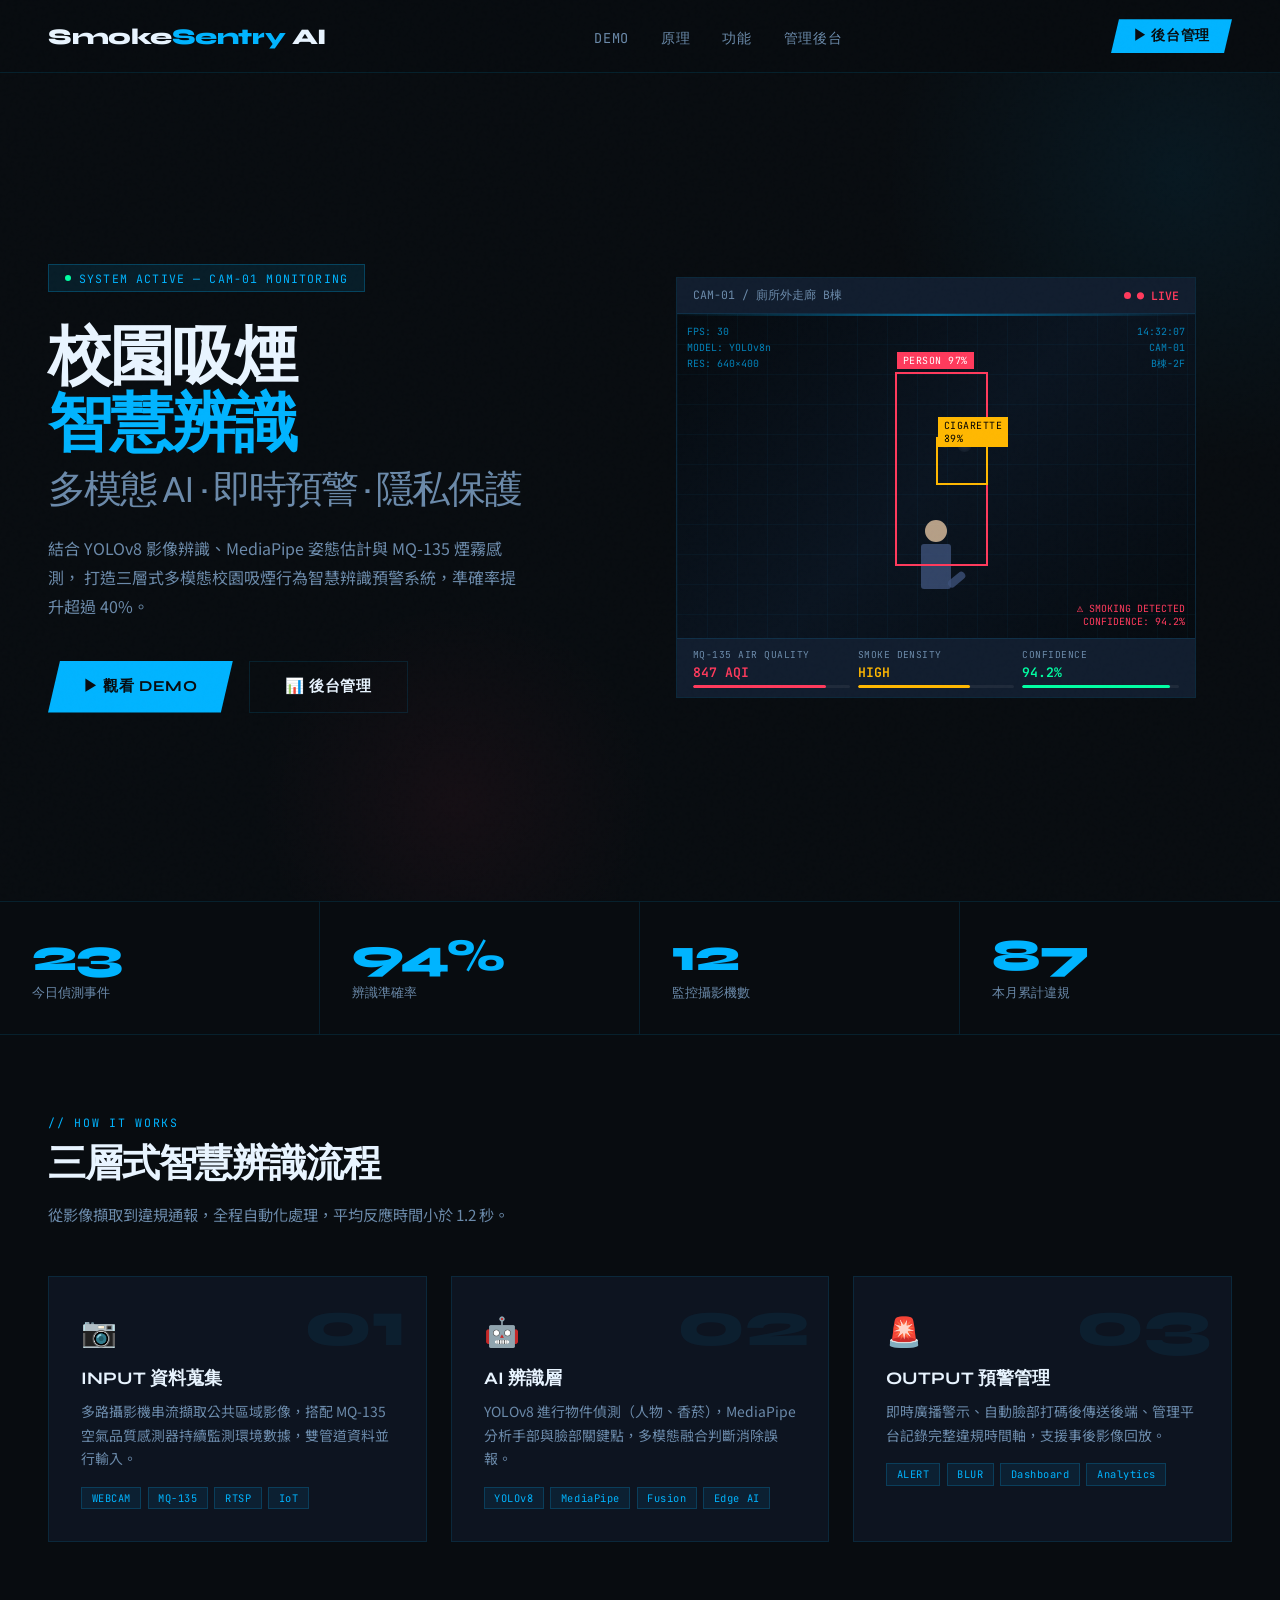
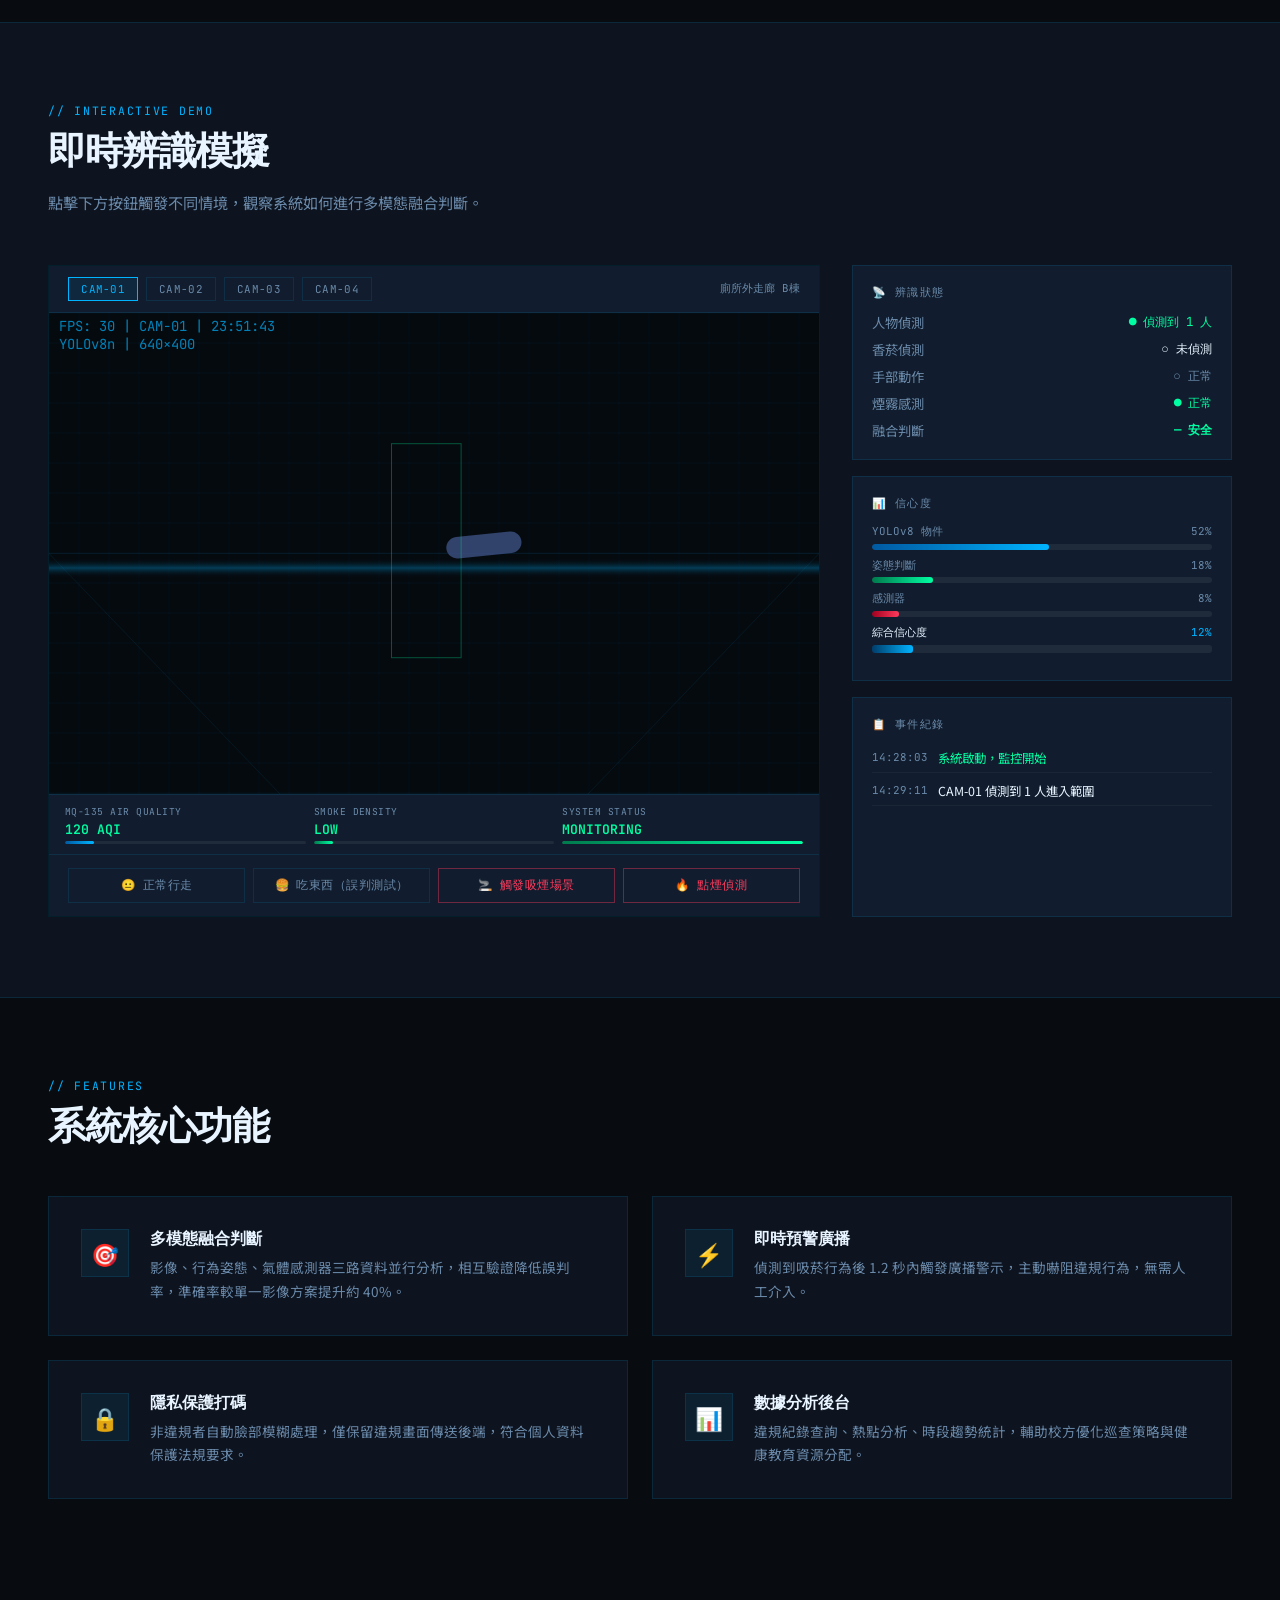
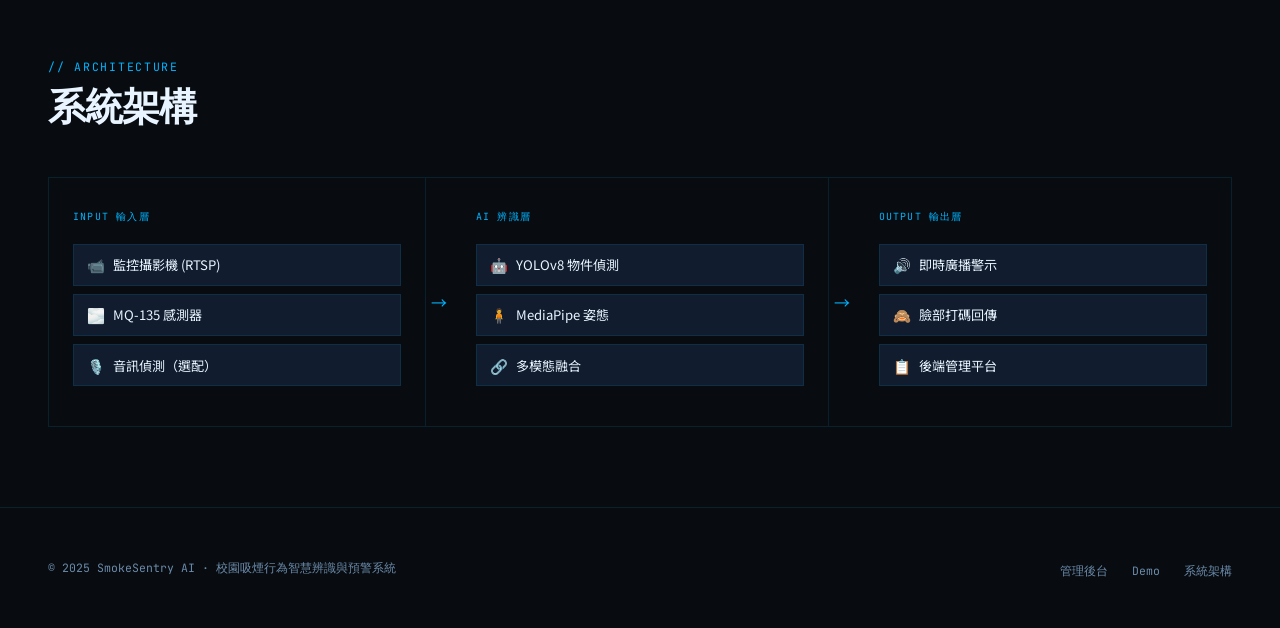
==== index.html @ ec3d8330 "Rename index (1).html to index.html" ====
<!DOCTYPE html>
<html lang="zh-TW">
<head>
<meta charset="UTF-8">
<meta name="viewport" content="width=device-width, initial-scale=1.0">
<title>SmokeSentry AI — 校園吸煙智慧辨識系統</title>
<link rel="preconnect" href="https://fonts.googleapis.com">
<link rel="preconnect" href="https://fonts.gstatic.com" crossorigin>
<link href="https://fonts.googleapis.com/css2?family=Syne:wght@400;600;700;800&family=Noto+Sans+TC:wght@300;400;500;700&family=JetBrains+Mono:wght@400;600&display=swap" rel="stylesheet">
<style>
  :root {
    --bg: #080c10;
    --surface: #0d1420;
    --surface2: #111d2e;
    --border: rgba(0,180,255,0.12);
    --accent: #00b4ff;
    --accent2: #ff3a5c;
    --accent3: #00ffa3;
    --text: #e8f4ff;
    --text-muted: #6b8aaa;
    --font-display: 'Syne', sans-serif;
    --font-body: 'Noto Sans TC', sans-serif;
    --font-mono: 'JetBrains Mono', monospace;
    --safe: #00ffa3;
    --warn: #ffb800;
    --danger: #ff3a5c;
  }

  * { margin: 0; padding: 0; box-sizing: border-box; }

  body {
    background: var(--bg);
    color: var(--text);
    font-family: var(--font-body);
    overflow-x: hidden;
  }

  /* NOISE TEXTURE OVERLAY */
  body::before {
    content: '';
    position: fixed;
    inset: 0;
    background-image: url("data:image/svg+xml,%3Csvg viewBox='0 0 256 256' xmlns='http://www.w3.org/2000/svg'%3E%3Cfilter id='noise'%3E%3CfeTurbulence type='fractalNoise' baseFrequency='0.9' numOctaves='4' stitchTiles='stitch'/%3E%3C/filter%3E%3Crect width='100%25' height='100%25' filter='url(%23noise)' opacity='0.04'/%3E%3C/svg%3E");
    pointer-events: none;
    z-index: 999;
    opacity: 0.4;
  }

  /* NAV */
  nav {
    display: flex;
    align-items: center;
    justify-content: space-between;
    padding: 1.2rem 3rem;
    border-bottom: 1px solid var(--border);
    position: sticky;
    top: 0;
    background: rgba(8,12,16,0.85);
    backdrop-filter: blur(20px);
    z-index: 100;
  }

  .logo {
    font-family: var(--font-display);
    font-size: 1.4rem;
    font-weight: 800;
    letter-spacing: -0.02em;
    color: var(--text);
  }
  .logo span { color: var(--accent); }

  .nav-links { display: flex; gap: 2rem; list-style: none; }
  .nav-links a {
    font-size: 0.85rem;
    color: var(--text-muted);
    text-decoration: none;
    font-family: var(--font-mono);
    letter-spacing: 0.05em;
    transition: color 0.2s;
  }
  .nav-links a:hover { color: var(--accent); }

  .btn-nav {
    background: var(--accent);
    color: var(--bg);
    border: none;
    padding: 0.5rem 1.4rem;
    font-family: var(--font-display);
    font-weight: 700;
    font-size: 0.85rem;
    cursor: pointer;
    letter-spacing: 0.04em;
    transition: all 0.2s;
    clip-path: polygon(8px 0%, 100% 0%, calc(100% - 8px) 100%, 0% 100%);
  }
  .btn-nav:hover { background: #33c4ff; transform: translateY(-1px); }

  /* HERO */
  .hero {
    min-height: 92vh;
    display: grid;
    grid-template-columns: 1fr 1fr;
    gap: 0;
    align-items: center;
    padding: 4rem 3rem;
    position: relative;
    overflow: hidden;
  }

  .hero::before {
    content: '';
    position: absolute;
    top: -200px; right: -200px;
    width: 600px; height: 600px;
    background: radial-gradient(circle, rgba(0,180,255,0.07) 0%, transparent 70%);
    pointer-events: none;
  }
  .hero::after {
    content: '';
    position: absolute;
    bottom: -100px; left: 20%;
    width: 400px; height: 400px;
    background: radial-gradient(circle, rgba(255,58,92,0.05) 0%, transparent 70%);
    pointer-events: none;
  }

  .hero-text { position: relative; z-index: 2; }

  .hero-badge {
    display: inline-flex;
    align-items: center;
    gap: 0.5rem;
    background: rgba(0,180,255,0.1);
    border: 1px solid rgba(0,180,255,0.25);
    padding: 0.35rem 1rem;
    font-family: var(--font-mono);
    font-size: 0.72rem;
    color: var(--accent);
    letter-spacing: 0.1em;
    margin-bottom: 2rem;
  }
  .badge-dot {
    width: 6px; height: 6px;
    background: var(--accent3);
    border-radius: 50%;
    animation: pulse 2s infinite;
  }

  @keyframes pulse {
    0%, 100% { opacity: 1; transform: scale(1); }
    50% { opacity: 0.4; transform: scale(0.8); }
  }

  h1 {
    font-family: var(--font-display);
    font-size: clamp(2.8rem, 5vw, 4.5rem);
    font-weight: 800;
    line-height: 1.05;
    letter-spacing: -0.03em;
    margin-bottom: 1.5rem;
  }
  h1 .line2 { color: var(--accent); }
  h1 .line3 { color: var(--text-muted); font-weight: 400; font-size: 0.6em; display: block; margin-top: 0.3em; }

  .hero-desc {
    color: var(--text-muted);
    line-height: 1.8;
    font-size: 1rem;
    max-width: 480px;
    margin-bottom: 2.5rem;
  }

  .hero-cta { display: flex; gap: 1rem; flex-wrap: wrap; }

  .btn-primary {
    background: var(--accent);
    color: var(--bg);
    border: none;
    padding: 0.9rem 2.2rem;
    font-family: var(--font-display);
    font-weight: 700;
    font-size: 0.95rem;
    cursor: pointer;
    letter-spacing: 0.04em;
    transition: all 0.25s;
    clip-path: polygon(12px 0%, 100% 0%, calc(100% - 12px) 100%, 0% 100%);
    text-decoration: none;
    display: inline-flex;
    align-items: center;
    gap: 0.5rem;
  }
  .btn-primary:hover { background: #33c4ff; transform: translateY(-2px); box-shadow: 0 8px 30px rgba(0,180,255,0.3); }

  .btn-secondary {
    background: transparent;
    color: var(--text);
    border: 1px solid var(--border);
    padding: 0.9rem 2.2rem;
    font-family: var(--font-display);
    font-weight: 600;
    font-size: 0.95rem;
    cursor: pointer;
    letter-spacing: 0.04em;
    transition: all 0.25s;
    text-decoration: none;
    display: inline-flex;
    align-items: center;
    gap: 0.5rem;
  }
  .btn-secondary:hover { border-color: var(--accent); color: var(--accent); }

  /* HERO VISUAL */
  .hero-visual {
    position: relative;
    display: flex;
    justify-content: center;
    align-items: center;
    z-index: 2;
  }

  .camera-frame {
    width: 100%;
    max-width: 520px;
    background: var(--surface);
    border: 1px solid var(--border);
    position: relative;
    overflow: hidden;
  }

  .cam-header {
    display: flex;
    align-items: center;
    justify-content: space-between;
    padding: 0.6rem 1rem;
    background: var(--surface2);
    border-bottom: 1px solid var(--border);
    font-family: var(--font-mono);
    font-size: 0.72rem;
    color: var(--text-muted);
  }

  .cam-live {
    display: flex;
    align-items: center;
    gap: 0.4rem;
    color: var(--danger);
    font-weight: 600;
  }
  .cam-live::before {
    content: '';
    width: 7px; height: 7px;
    background: var(--danger);
    border-radius: 50%;
    animation: pulse 1.5s infinite;
  }

  .cam-view {
    width: 100%;
    aspect-ratio: 16/10;
    background: #050a0f;
    position: relative;
    overflow: hidden;
  }

  /* SIMULATED SCENE */
  .scene-bg {
    position: absolute;
    inset: 0;
    background:
      linear-gradient(135deg, #050a0f 0%, #0a1420 50%, #050a0f 100%);
  }

  .grid-lines {
    position: absolute;
    inset: 0;
    background-image:
      linear-gradient(rgba(0,180,255,0.04) 1px, transparent 1px),
      linear-gradient(90deg, rgba(0,180,255,0.04) 1px, transparent 1px);
    background-size: 30px 30px;
  }

  /* Person silhouette */
  .person {
    position: absolute;
    bottom: 15%;
    left: 50%;
    transform: translateX(-50%);
    width: 60px;
  }

  .person-body {
    display: flex;
    flex-direction: column;
    align-items: center;
    gap: 2px;
  }

  .p-head {
    width: 22px; height: 22px;
    background: rgba(255,220,180,0.7);
    border-radius: 50%;
  }
  .p-torso {
    width: 30px; height: 45px;
    background: rgba(60,80,120,0.8);
    border-radius: 3px;
  }
  .p-arm {
    position: absolute;
    top: 38px; right: -18px;
    width: 20px; height: 8px;
    background: rgba(60,80,120,0.8);
    border-radius: 4px;
    transform-origin: left center;
    transform: rotate(-40deg);
    animation: armMove 3s ease-in-out infinite;
  }
  @keyframes armMove {
    0%, 100% { transform: rotate(-40deg); }
    50% { transform: rotate(-70deg); }
  }

  /* Detection box */
  .detect-box {
    position: absolute;
    border: 2px solid var(--danger);
    animation: detectPulse 2s ease-in-out infinite;
  }
  @keyframes detectPulse {
    0%, 100% { border-color: var(--danger); box-shadow: 0 0 10px rgba(255,58,92,0.3); }
    50% { border-color: #ff6b85; box-shadow: 0 0 20px rgba(255,58,92,0.5); }
  }

  .detect-label {
    position: absolute;
    top: -22px; left: 0;
    background: var(--danger);
    color: white;
    font-family: var(--font-mono);
    font-size: 0.62rem;
    padding: 2px 6px;
    letter-spacing: 0.05em;
  }

  .detect-corner {
    position: absolute;
    width: 10px; height: 10px;
    border-color: var(--danger);
    border-style: solid;
  }
  .dc-tl { top: -2px; left: -2px; border-width: 2px 0 0 2px; }
  .dc-tr { top: -2px; right: -2px; border-width: 2px 2px 0 0; }
  .dc-bl { bottom: -2px; left: -2px; border-width: 0 0 2px 2px; }
  .dc-br { bottom: -2px; right: -2px; border-width: 0 2px 2px 0; }

  /* Smoke effect */
  .smoke-particle {
    position: absolute;
    border-radius: 50%;
    background: radial-gradient(circle, rgba(200,220,255,0.15), transparent);
    animation: smokeRise linear infinite;
    pointer-events: none;
  }
  @keyframes smokeRise {
    0% { transform: translateY(0) scale(1); opacity: 0.6; }
    100% { transform: translateY(-80px) scale(3); opacity: 0; }
  }

  /* Scan line */
  .scan-line {
    position: absolute;
    left: 0; right: 0;
    height: 2px;
    background: linear-gradient(90deg, transparent, rgba(0,180,255,0.5), transparent);
    animation: scanMove 4s linear infinite;
  }
  @keyframes scanMove {
    0% { top: 0; }
    100% { top: 100%; }
  }

  /* HUD overlays */
  .hud-tl {
    position: absolute;
    top: 10px; left: 10px;
    font-family: var(--font-mono);
    font-size: 0.62rem;
    color: rgba(0,180,255,0.7);
    line-height: 1.6;
  }
  .hud-tr {
    position: absolute;
    top: 10px; right: 10px;
    font-family: var(--font-mono);
    font-size: 0.62rem;
    color: rgba(0,180,255,0.7);
    text-align: right;
    line-height: 1.6;
  }
  .hud-br {
    position: absolute;
    bottom: 10px; right: 10px;
    font-family: var(--font-mono);
    font-size: 0.62rem;
    color: var(--danger);
    text-align: right;
    animation: alertBlink 1s step-end infinite;
  }
  @keyframes alertBlink {
    0%, 100% { opacity: 1; }
    50% { opacity: 0.3; }
  }

  /* Sensor bar */
  .sensor-bar {
    padding: 0.6rem 1rem;
    background: var(--surface2);
    border-top: 1px solid var(--border);
    display: grid;
    grid-template-columns: repeat(3, 1fr);
    gap: 0.5rem;
  }
  .sensor-item {
    display: flex;
    flex-direction: column;
    gap: 0.2rem;
  }
  .sensor-label {
    font-family: var(--font-mono);
    font-size: 0.6rem;
    color: var(--text-muted);
    letter-spacing: 0.05em;
  }
  .sensor-value {
    font-family: var(--font-mono);
    font-size: 0.82rem;
    font-weight: 600;
  }
  .sv-danger { color: var(--danger); }
  .sv-warn { color: var(--warn); }
  .sv-safe { color: var(--safe); }

  .sensor-bar-track {
    height: 3px;
    background: rgba(255,255,255,0.06);
    border-radius: 2px;
    overflow: hidden;
  }
  .sensor-bar-fill {
    height: 100%;
    border-radius: 2px;
    transition: width 1s ease;
  }

  /* STATS STRIP */
  .stats-strip {
    display: grid;
    grid-template-columns: repeat(4, 1fr);
    border-top: 1px solid var(--border);
    border-bottom: 1px solid var(--border);
  }
  .stat-cell {
    padding: 2rem 2rem;
    border-right: 1px solid var(--border);
    position: relative;
  }
  .stat-cell:last-child { border-right: none; }
  .stat-number {
    font-family: var(--font-display);
    font-size: 2.8rem;
    font-weight: 800;
    letter-spacing: -0.03em;
    color: var(--accent);
    line-height: 1;
  }
  .stat-label {
    font-size: 0.8rem;
    color: var(--text-muted);
    margin-top: 0.3rem;
    font-family: var(--font-mono);
  }

  /* SECTION */
  section { padding: 5rem 3rem; }

  .section-tag {
    font-family: var(--font-mono);
    font-size: 0.72rem;
    color: var(--accent);
    letter-spacing: 0.15em;
    text-transform: uppercase;
    margin-bottom: 0.8rem;
  }
  .section-title {
    font-family: var(--font-display);
    font-size: clamp(1.8rem, 3vw, 2.8rem);
    font-weight: 800;
    letter-spacing: -0.03em;
    margin-bottom: 1rem;
    line-height: 1.1;
  }
  .section-desc {
    color: var(--text-muted);
    max-width: 540px;
    line-height: 1.8;
    font-size: 0.95rem;
  }

  /* HOW IT WORKS */
  .flow-grid {
    display: grid;
    grid-template-columns: repeat(3, 1fr);
    gap: 1.5rem;
    margin-top: 3rem;
  }

  .flow-card {
    background: var(--surface);
    border: 1px solid var(--border);
    padding: 2rem;
    position: relative;
    transition: border-color 0.3s;
  }
  .flow-card:hover { border-color: rgba(0,180,255,0.35); }

  .flow-num {
    font-family: var(--font-display);
    font-size: 4rem;
    font-weight: 800;
    color: rgba(0,180,255,0.07);
    line-height: 1;
    position: absolute;
    top: 1rem; right: 1.2rem;
  }

  .flow-icon {
    font-size: 1.8rem;
    margin-bottom: 1rem;
  }

  .flow-title {
    font-family: var(--font-display);
    font-size: 1.1rem;
    font-weight: 700;
    margin-bottom: 0.6rem;
  }
  .flow-desc {
    color: var(--text-muted);
    font-size: 0.87rem;
    line-height: 1.7;
  }

  .flow-tags {
    display: flex;
    gap: 0.4rem;
    flex-wrap: wrap;
    margin-top: 1rem;
  }
  .tag {
    font-family: var(--font-mono);
    font-size: 0.65rem;
    padding: 0.2rem 0.6rem;
    background: rgba(0,180,255,0.08);
    border: 1px solid rgba(0,180,255,0.2);
    color: var(--accent);
    letter-spacing: 0.05em;
  }

  /* DEMO SECTION */
  #demo {
    background: var(--surface);
    border-top: 1px solid var(--border);
    border-bottom: 1px solid var(--border);
  }

  .demo-layout {
    display: grid;
    grid-template-columns: 1fr 380px;
    gap: 2rem;
    margin-top: 3rem;
  }

  .demo-camera-wrapper {
    background: #050a0f;
    border: 1px solid var(--border);
    position: relative;
    overflow: hidden;
  }

  .demo-cam-header {
    display: flex;
    align-items: center;
    justify-content: space-between;
    padding: 0.7rem 1.2rem;
    background: var(--surface2);
    border-bottom: 1px solid var(--border);
  }

  .cam-selector {
    display: flex;
    gap: 0.5rem;
  }
  .cam-btn {
    padding: 0.25rem 0.75rem;
    font-family: var(--font-mono);
    font-size: 0.68rem;
    border: 1px solid var(--border);
    background: transparent;
    color: var(--text-muted);
    cursor: pointer;
    transition: all 0.2s;
    letter-spacing: 0.03em;
  }
  .cam-btn.active {
    border-color: var(--accent);
    color: var(--accent);
    background: rgba(0,180,255,0.07);
  }
  .cam-btn:hover { border-color: var(--accent); color: var(--accent); }

  .demo-view {
    position: relative;
    background: #050a0f;
    aspect-ratio: 16/10;
    overflow: hidden;
    cursor: pointer;
  }

  .demo-view canvas {
    position: absolute;
    inset: 0;
    width: 100%;
    height: 100%;
  }

  .demo-overlay {
    position: absolute;
    inset: 0;
    pointer-events: none;
  }

  /* Alert popup */
  .alert-popup {
    position: absolute;
    top: 1rem; left: 50%;
    transform: translateX(-50%);
    background: rgba(255,58,92,0.15);
    border: 1px solid var(--danger);
    padding: 0.6rem 1.4rem;
    font-family: var(--font-mono);
    font-size: 0.75rem;
    color: var(--danger);
    letter-spacing: 0.05em;
    text-align: center;
    white-space: nowrap;
    opacity: 0;
    transition: opacity 0.5s;
    backdrop-filter: blur(10px);
  }
  .alert-popup.show { opacity: 1; }

  /* Panel */
  .demo-panel {
    display: flex;
    flex-direction: column;
    gap: 1rem;
  }

  .panel-card {
    background: var(--surface2);
    border: 1px solid var(--border);
    padding: 1.2rem;
  }

  .panel-title {
    font-family: var(--font-mono);
    font-size: 0.68rem;
    color: var(--text-muted);
    letter-spacing: 0.1em;
    text-transform: uppercase;
    margin-bottom: 0.8rem;
    display: flex;
    align-items: center;
    gap: 0.5rem;
  }

  /* Status indicators */
  .status-list { display: flex; flex-direction: column; gap: 0.5rem; }
  .status-row {
    display: flex;
    align-items: center;
    justify-content: space-between;
    font-size: 0.83rem;
  }
  .status-key { color: var(--text-muted); }
  .status-val {
    font-family: var(--font-mono);
    font-size: 0.78rem;
  }

  .dot-safe { color: var(--safe); }
  .dot-danger { color: var(--danger); }
  .dot-warn { color: var(--warn); }

  /* Confidence meter */
  .conf-meter {
    margin-top: 0.3rem;
  }
  .conf-label {
    display: flex;
    justify-content: space-between;
    font-family: var(--font-mono);
    font-size: 0.68rem;
    color: var(--text-muted);
    margin-bottom: 0.3rem;
  }
  .conf-track {
    height: 6px;
    background: rgba(255,255,255,0.06);
    border-radius: 3px;
    overflow: hidden;
    margin-bottom: 0.5rem;
  }
  .conf-fill {
    height: 100%;
    border-radius: 3px;
    transition: width 0.8s ease;
  }
  .cf-blue { background: linear-gradient(90deg, #0059a1, var(--accent)); }
  .cf-green { background: linear-gradient(90deg, #007a4d, var(--safe)); }
  .cf-red { background: linear-gradient(90deg, #a1001f, var(--danger)); }

  /* Event log */
  .event-log {
    max-height: 160px;
    overflow-y: auto;
    display: flex;
    flex-direction: column;
    gap: 0.3rem;
  }
  .event-log::-webkit-scrollbar { width: 3px; }
  .event-log::-webkit-scrollbar-track { background: transparent; }
  .event-log::-webkit-scrollbar-thumb { background: var(--border); }

  .log-entry {
    display: flex;
    gap: 0.6rem;
    align-items: flex-start;
    font-size: 0.78rem;
    padding: 0.3rem 0;
    border-bottom: 1px solid rgba(255,255,255,0.04);
    animation: logSlide 0.3s ease;
  }
  @keyframes logSlide {
    from { opacity: 0; transform: translateY(-5px); }
    to { opacity: 1; transform: translateY(0); }
  }
  .log-time { font-family: var(--font-mono); font-size: 0.68rem; color: var(--text-muted); flex-shrink: 0; }
  .log-msg { color: var(--text); line-height: 1.4; }
  .log-danger { color: var(--danger); }
  .log-warn { color: var(--warn); }
  .log-safe { color: var(--safe); }

  /* Control buttons */
  .demo-controls {
    display: flex;
    gap: 0.5rem;
    flex-wrap: wrap;
  }
  .ctrl-btn {
    flex: 1;
    padding: 0.55rem;
    font-family: var(--font-mono);
    font-size: 0.72rem;
    border: 1px solid var(--border);
    background: transparent;
    color: var(--text-muted);
    cursor: pointer;
    transition: all 0.2s;
    letter-spacing: 0.04em;
    min-width: 80px;
  }
  .ctrl-btn:hover { border-color: var(--accent); color: var(--accent); }
  .ctrl-btn.trigger-smoke { border-color: rgba(255,58,92,0.4); color: var(--danger); }
  .ctrl-btn.trigger-smoke:hover { background: rgba(255,58,92,0.1); }

  /* FEATURES */
  .features-grid {
    display: grid;
    grid-template-columns: repeat(2, 1fr);
    gap: 1.5rem;
    margin-top: 3rem;
  }

  .feature-card {
    background: var(--surface);
    border: 1px solid var(--border);
    padding: 2rem;
    display: grid;
    grid-template-columns: 50px 1fr;
    gap: 1.2rem;
    align-items: start;
    transition: all 0.3s;
  }
  .feature-card:hover {
    border-color: rgba(0,180,255,0.3);
    transform: translateY(-2px);
  }

  .feature-icon-box {
    width: 48px; height: 48px;
    display: flex;
    align-items: center;
    justify-content: center;
    font-size: 1.4rem;
    background: rgba(0,180,255,0.07);
    border: 1px solid var(--border);
  }

  .feature-title {
    font-family: var(--font-display);
    font-size: 1rem;
    font-weight: 700;
    margin-bottom: 0.4rem;
  }
  .feature-desc {
    color: var(--text-muted);
    font-size: 0.85rem;
    line-height: 1.7;
  }

  /* ARCHITECTURE */
  .arch-diagram {
    margin-top: 3rem;
    display: flex;
    align-items: stretch;
    gap: 0;
    border: 1px solid var(--border);
    overflow: hidden;
  }

  .arch-layer {
    flex: 1;
    padding: 2rem 1.5rem;
    border-right: 1px solid var(--border);
    position: relative;
  }
  .arch-layer:last-child { border-right: none; }

  .arch-layer-tag {
    font-family: var(--font-mono);
    font-size: 0.62rem;
    color: var(--accent);
    letter-spacing: 0.12em;
    text-transform: uppercase;
    margin-bottom: 1.2rem;
    display: block;
  }

  .arch-item {
    background: var(--surface2);
    border: 1px solid var(--border);
    padding: 0.6rem 0.8rem;
    margin-bottom: 0.5rem;
    font-size: 0.82rem;
    display: flex;
    align-items: center;
    gap: 0.5rem;
  }
  .arch-item-icon { font-size: 0.9rem; }

  .arch-arrow {
    display: flex;
    align-items: center;
    padding: 0 0.5rem;
    color: var(--accent);
    font-size: 1.2rem;
    flex-shrink: 0;
  }

  /* FOOTER */
  footer {
    padding: 3rem;
    border-top: 1px solid var(--border);
    display: flex;
    align-items: center;
    justify-content: space-between;
    flex-wrap: wrap;
    gap: 1rem;
  }

  .footer-copy {
    font-family: var(--font-mono);
    font-size: 0.72rem;
    color: var(--text-muted);
  }

  .footer-links {
    display: flex;
    gap: 1.5rem;
    list-style: none;
  }
  .footer-links a {
    font-family: var(--font-mono);
    font-size: 0.72rem;
    color: var(--text-muted);
    text-decoration: none;
    transition: color 0.2s;
  }
  .footer-links a:hover { color: var(--accent); }

  /* ANIMATIONS */
  .fade-in {
    opacity: 0;
    transform: translateY(20px);
    transition: opacity 0.6s ease, transform 0.6s ease;
  }
  .fade-in.visible {
    opacity: 1;
    transform: translateY(0);
  }

  /* RESPONSIVE */
  @media (max-width: 900px) {
    .hero { grid-template-columns: 1fr; padding: 3rem 1.5rem; }
    .hero-visual { display: none; }
    .stats-strip { grid-template-columns: repeat(2,1fr); }
    .flow-grid { grid-template-columns: 1fr; }
    .demo-layout { grid-template-columns: 1fr; }
    .demo-panel { display: none; }
    .features-grid { grid-template-columns: 1fr; }
    .arch-diagram { flex-direction: column; }
    .arch-layer { border-right: none; border-bottom: 1px solid var(--border); }
    nav { padding: 1rem 1.5rem; }
    .nav-links { display: none; }
    section { padding: 3rem 1.5rem; }
    footer { flex-direction: column; }
  }
</style>
</head>
<body>

<!-- NAV -->
<nav>
  <div class="logo">Smoke<span>Sentry</span> AI</div>
  <ul class="nav-links">
    <li><a href="#demo">DEMO</a></li>
    <li><a href="#how">原理</a></li>
    <li><a href="#features">功能</a></li>
    <li><a href="dashboard.html">管理後台</a></li>
  </ul>
  <button class="btn-nav" onclick="window.location='dashboard.html'">▶ 後台管理</button>
</nav>

<!-- HERO -->
<section class="hero">
  <div class="hero-text">
    <div class="hero-badge">
      <span class="badge-dot"></span>
      SYSTEM ACTIVE — CAM-01 MONITORING
    </div>
    <h1>
      校園吸煙<br>
      <span class="line2">智慧辨識</span>
      <span class="line3">多模態 AI · 即時預警 · 隱私保護</span>
    </h1>
    <p class="hero-desc">
      結合 YOLOv8 影像辨識、MediaPipe 姿態估計與 MQ-135 煙霧感測，
      打造三層式多模態校園吸煙行為智慧辨識預警系統，準確率提升超過 40%。
    </p>
    <div class="hero-cta">
      <a href="#demo" class="btn-primary">▶ 觀看 DEMO</a>
      <a href="dashboard.html" class="btn-secondary">📊 後台管理</a>
    </div>
  </div>

  <div class="hero-visual">
    <div class="camera-frame">
      <div class="cam-header">
        <span>CAM-01 / 廁所外走廊 B棟</span>
        <span class="cam-live">● LIVE</span>
      </div>
      <div class="cam-view" id="heroCamView">
        <div class="scene-bg"></div>
        <div class="grid-lines"></div>
        <div class="scan-line"></div>

        <!-- Person -->
        <div class="person">
          <div class="person-body">
            <div class="p-head"></div>
            <div class="p-torso" style="position:relative">
              <div class="p-arm"></div>
            </div>
          </div>
        </div>

        <!-- Smoke particles -->
        <div class="smoke-particle" style="width:20px;height:20px;top:35%;left:52%;animation-duration:2.5s;animation-delay:0s"></div>
        <div class="smoke-particle" style="width:15px;height:15px;top:38%;left:54%;animation-duration:3s;animation-delay:0.7s"></div>
        <div class="smoke-particle" style="width:18px;height:18px;top:36%;left:50%;animation-duration:2.8s;animation-delay:1.4s"></div>

        <!-- Detection boxes -->
        <div class="detect-box" style="top:18%;left:42%;width:18%;height:60%;">
          <div class="detect-label">PERSON 97%</div>
          <div class="detect-corner dc-tl"></div>
          <div class="detect-corner dc-tr"></div>
          <div class="detect-corner dc-bl"></div>
          <div class="detect-corner dc-br"></div>
        </div>
        <div class="detect-box" style="top:38%;left:50%;width:10%;height:15%;border-color:var(--warn);">
          <div class="detect-label" style="background:var(--warn);color:#000">CIGARETTE 89%</div>
          <div class="detect-corner dc-tl" style="border-color:var(--warn)"></div>
          <div class="detect-corner dc-tr" style="border-color:var(--warn)"></div>
          <div class="detect-corner dc-bl" style="border-color:var(--warn)"></div>
          <div class="detect-corner dc-br" style="border-color:var(--warn)"></div>
        </div>

        <!-- HUD -->
        <div class="hud-tl">
          FPS: 30<br>
          MODEL: YOLOv8n<br>
          RES: 640×400
        </div>
        <div class="hud-tr">
          14:32:07<br>
          CAM-01<br>
          B棟-2F
        </div>
        <div class="hud-br">
          ⚠ SMOKING DETECTED<br>
          CONFIDENCE: 94.2%
        </div>
      </div>

      <div class="sensor-bar">
        <div class="sensor-item">
          <div class="sensor-label">MQ-135 AIR QUALITY</div>
          <div class="sensor-value sv-danger">847 AQI</div>
          <div class="sensor-bar-track">
            <div class="sensor-bar-fill" style="width:85%;background:var(--danger)"></div>
          </div>
        </div>
        <div class="sensor-item">
          <div class="sensor-label">SMOKE DENSITY</div>
          <div class="sensor-value sv-warn">HIGH</div>
          <div class="sensor-bar-track">
            <div class="sensor-bar-fill" style="width:72%;background:var(--warn)"></div>
          </div>
        </div>
        <div class="sensor-item">
          <div class="sensor-label">CONFIDENCE</div>
          <div class="sensor-value sv-safe">94.2%</div>
          <div class="sensor-bar-track">
            <div class="sensor-bar-fill" style="width:94%;background:var(--safe)"></div>
          </div>
        </div>
      </div>
    </div>
  </div>
</section>

<!-- STATS STRIP -->
<div class="stats-strip">
  <div class="stat-cell">
    <div class="stat-number" id="cnt1">0</div>
    <div class="stat-label">今日偵測事件</div>
  </div>
  <div class="stat-cell">
    <div class="stat-number" id="cnt2">0</div>
    <div class="stat-label">辨識準確率</div>
  </div>
  <div class="stat-cell">
    <div class="stat-number" id="cnt3">0</div>
    <div class="stat-label">監控攝影機數</div>
  </div>
  <div class="stat-cell">
    <div class="stat-number" id="cnt4">0</div>
    <div class="stat-label">本月累計違規</div>
  </div>
</div>

<!-- HOW IT WORKS -->
<section id="how">
  <div class="section-tag">// HOW IT WORKS</div>
  <h2 class="section-title">三層式智慧辨識流程</h2>
  <p class="section-desc">從影像擷取到違規通報，全程自動化處理，平均反應時間小於 1.2 秒。</p>

  <div class="flow-grid">
    <div class="flow-card fade-in">
      <div class="flow-num">01</div>
      <div class="flow-icon">📷</div>
      <div class="flow-title">INPUT 資料蒐集</div>
      <div class="flow-desc">多路攝影機串流擷取公共區域影像，搭配 MQ-135 空氣品質感測器持續監測環境數據，雙管道資料並行輸入。</div>
      <div class="flow-tags">
        <span class="tag">WEBCAM</span>
        <span class="tag">MQ-135</span>
        <span class="tag">RTSP</span>
        <span class="tag">IoT</span>
      </div>
    </div>

    <div class="flow-card fade-in" style="transition-delay:0.1s">
      <div class="flow-num">02</div>
      <div class="flow-icon">🤖</div>
      <div class="flow-title">AI 辨識層</div>
      <div class="flow-desc">YOLOv8 進行物件偵測（人物、香菸），MediaPipe 分析手部與臉部關鍵點，多模態融合判斷消除誤報。</div>
      <div class="flow-tags">
        <span class="tag">YOLOv8</span>
        <span class="tag">MediaPipe</span>
        <span class="tag">Fusion</span>
        <span class="tag">Edge AI</span>
      </div>
    </div>

    <div class="flow-card fade-in" style="transition-delay:0.2s">
      <div class="flow-num">03</div>
      <div class="flow-icon">🚨</div>
      <div class="flow-title">OUTPUT 預警管理</div>
      <div class="flow-desc">即時廣播警示、自動臉部打碼後傳送後端、管理平台記錄完整違規時間軸，支援事後影像回放。</div>
      <div class="flow-tags">
        <span class="tag">ALERT</span>
        <span class="tag">BLUR</span>
        <span class="tag">Dashboard</span>
        <span class="tag">Analytics</span>
      </div>
    </div>
  </div>
</section>

<!-- INTERACTIVE DEMO -->
<section id="demo">
  <div class="section-tag">// INTERACTIVE DEMO</div>
  <h2 class="section-title">即時辨識模擬</h2>
  <p class="section-desc">點擊下方按鈕觸發不同情境，觀察系統如何進行多模態融合判斷。</p>

  <div class="demo-layout">
    <div>
      <div class="demo-camera-wrapper">
        <div class="demo-cam-header">
          <div class="cam-selector">
            <button class="cam-btn active" onclick="switchCam(this,'廁所外走廊 B棟')">CAM-01</button>
            <button class="cam-btn" onclick="switchCam(this,'樓梯間 A棟')">CAM-02</button>
            <button class="cam-btn" onclick="switchCam(this,'宿舍公共空間')">CAM-03</button>
            <button class="cam-btn" onclick="switchCam(this,'校門口周邊')">CAM-04</button>
          </div>
          <span id="camLocation" style="font-family:var(--font-mono);font-size:0.68rem;color:var(--text-muted)">廁所外走廊 B棟</span>
        </div>
        <div class="demo-view">
          <canvas id="demoCanvas"></canvas>
          <div class="demo-overlay">
            <div class="alert-popup" id="alertPopup">⚠ 吸菸行為已偵測！廣播警示中...</div>
          </div>
        </div>
        <div class="sensor-bar">
          <div class="sensor-item">
            <div class="sensor-label">MQ-135 AIR QUALITY</div>
            <div class="sensor-value" id="aqiVal">120 AQI</div>
            <div class="sensor-bar-track">
              <div class="sensor-bar-fill cf-blue" id="aqiBar" style="width:12%"></div>
            </div>
          </div>
          <div class="sensor-item">
            <div class="sensor-label">SMOKE DENSITY</div>
            <div class="sensor-value" id="smokeVal">LOW</div>
            <div class="sensor-bar-track">
              <div class="sensor-bar-fill cf-green" id="smokeBar" style="width:8%"></div>
            </div>
          </div>
          <div class="sensor-item">
            <div class="sensor-label">SYSTEM STATUS</div>
            <div class="sensor-value sv-safe" id="sysStatus">MONITORING</div>
            <div class="sensor-bar-track">
              <div class="sensor-bar-fill cf-green" style="width:100%"></div>
            </div>
          </div>
        </div>
        <div style="padding:0.8rem 1.2rem;background:var(--surface2);border-top:1px solid var(--border)">
          <div class="demo-controls">
            <button class="ctrl-btn" onclick="triggerScenario('normal')">😐 正常行走</button>
            <button class="ctrl-btn" onclick="triggerScenario('eating')">🍔 吃東西（誤判測試）</button>
            <button class="ctrl-btn trigger-smoke" onclick="triggerScenario('smoking')">🚬 觸發吸煙場景</button>
            <button class="ctrl-btn trigger-smoke" onclick="triggerScenario('lighting')">🔥 點煙偵測</button>
          </div>
        </div>
      </div>
    </div>

    <div class="demo-panel">
      <div class="panel-card">
        <div class="panel-title">📡 辨識狀態</div>
        <div class="status-list">
          <div class="status-row">
            <span class="status-key">人物偵測</span>
            <span class="status-val dot-safe" id="st-person">● 偵測到 1 人</span>
          </div>
          <div class="status-row">
            <span class="status-key">香菸偵測</span>
            <span class="status-val dot-warn" id="st-cig">○ 未偵測</span>
          </div>
          <div class="status-row">
            <span class="status-key">手部動作</span>
            <span class="status-val" id="st-pose" style="color:var(--text-muted)">○ 正常</span>
          </div>
          <div class="status-row">
            <span class="status-key">煙霧感測</span>
            <span class="status-val dot-safe" id="st-smoke">● 正常</span>
          </div>
          <div class="status-row">
            <span class="status-key">融合判斷</span>
            <span class="status-val dot-safe" id="st-fusion" style="font-weight:600">— 安全</span>
          </div>
        </div>
      </div>

      <div class="panel-card">
        <div class="panel-title">📊 信心度</div>
        <div class="conf-meter">
          <div class="conf-label"><span>YOLOv8 物件</span><span id="cv-yolo">0%</span></div>
          <div class="conf-track"><div class="conf-fill cf-blue" id="cb-yolo" style="width:0%"></div></div>

          <div class="conf-label"><span>姿態判斷</span><span id="cv-pose">0%</span></div>
          <div class="conf-track"><div class="conf-fill cf-green" id="cb-pose" style="width:0%"></div></div>

          <div class="conf-label"><span>感測器</span><span id="cv-sensor">0%</span></div>
          <div class="conf-track"><div class="conf-fill cf-red" id="cb-sensor" style="width:0%"></div></div>

          <div class="conf-label" style="margin-top:0.5rem;color:var(--text)"><span>綜合信心度</span><span id="cv-total" style="color:var(--accent)">0%</span></div>
          <div class="conf-track" style="height:8px"><div class="conf-fill" id="cb-total" style="width:0%;background:linear-gradient(90deg,#003d6b,var(--accent))"></div></div>
        </div>
      </div>

      <div class="panel-card" style="flex:1">
        <div class="panel-title">📋 事件紀錄</div>
        <div class="event-log" id="eventLog">
          <div class="log-entry">
            <span class="log-time">14:28:03</span>
            <span class="log-msg log-safe">系統啟動，監控開始</span>
          </div>
          <div class="log-entry">
            <span class="log-time">14:29:11</span>
            <span class="log-msg">CAM-01 偵測到 1 人進入範圍</span>
          </div>
        </div>
      </div>
    </div>
  </div>
</section>

<!-- FEATURES -->
<section id="features">
  <div class="section-tag">// FEATURES</div>
  <h2 class="section-title">系統核心功能</h2>

  <div class="features-grid">
    <div class="feature-card fade-in">
      <div class="feature-icon-box">🎯</div>
      <div>
        <div class="feature-title">多模態融合判斷</div>
        <div class="feature-desc">影像、行為姿態、氣體感測器三路資料並行分析，相互驗證降低誤判率，準確率較單一影像方案提升約 40%。</div>
      </div>
    </div>
    <div class="feature-card fade-in" style="transition-delay:0.1s">
      <div class="feature-icon-box">⚡</div>
      <div>
        <div class="feature-title">即時預警廣播</div>
        <div class="feature-desc">偵測到吸菸行為後 1.2 秒內觸發廣播警示，主動嚇阻違規行為，無需人工介入。</div>
      </div>
    </div>
    <div class="feature-card fade-in" style="transition-delay:0.15s">
      <div class="feature-icon-box">🔒</div>
      <div>
        <div class="feature-title">隱私保護打碼</div>
        <div class="feature-desc">非違規者自動臉部模糊處理，僅保留違規畫面傳送後端，符合個人資料保護法規要求。</div>
      </div>
    </div>
    <div class="feature-card fade-in" style="transition-delay:0.2s">
      <div class="feature-icon-box">📊</div>
      <div>
        <div class="feature-title">數據分析後台</div>
        <div class="feature-desc">違規紀錄查詢、熱點分析、時段趨勢統計，輔助校方優化巡查策略與健康教育資源分配。</div>
      </div>
    </div>
  </div>
</section>

<!-- ARCHITECTURE -->
<section>
  <div class="section-tag">// ARCHITECTURE</div>
  <h2 class="section-title">系統架構</h2>

  <div class="arch-diagram fade-in">
    <div class="arch-layer">
      <span class="arch-layer-tag">INPUT 輸入層</span>
      <div class="arch-item"><span class="arch-item-icon">📹</span> 監控攝影機 (RTSP)</div>
      <div class="arch-item"><span class="arch-item-icon">🌫️</span> MQ-135 感測器</div>
      <div class="arch-item"><span class="arch-item-icon">🎙️</span> 音訊偵測（選配）</div>
    </div>
    <div style="display:flex;align-items:center;padding:0 0.3rem;color:var(--accent)">→</div>
    <div class="arch-layer">
      <span class="arch-layer-tag">AI 辨識層</span>
      <div class="arch-item"><span class="arch-item-icon">🤖</span> YOLOv8 物件偵測</div>
      <div class="arch-item"><span class="arch-item-icon">🧍</span> MediaPipe 姿態</div>
      <div class="arch-item"><span class="arch-item-icon">🔗</span> 多模態融合</div>
    </div>
    <div style="display:flex;align-items:center;padding:0 0.3rem;color:var(--accent)">→</div>
    <div class="arch-layer">
      <span class="arch-layer-tag">OUTPUT 輸出層</span>
      <div class="arch-item"><span class="arch-item-icon">🔊</span> 即時廣播警示</div>
      <div class="arch-item"><span class="arch-item-icon">🙈</span> 臉部打碼回傳</div>
      <div class="arch-item"><span class="arch-item-icon">📋</span> 後端管理平台</div>
    </div>
  </div>
</section>

<!-- FOOTER -->
<footer>
  <div class="footer-copy">© 2025 SmokeSentry AI · 校園吸煙行為智慧辨識與預警系統</div>
  <ul class="footer-links">
    <li><a href="dashboard.html">管理後台</a></li>
    <li><a href="#demo">Demo</a></li>
    <li><a href="#how">系統架構</a></li>
  </ul>
</footer>

<script>
// ── Counter animation ──
const counters = [
  { el: document.getElementById('cnt1'), target: 23, suffix: '' },
  { el: document.getElementById('cnt2'), target: 94, suffix: '%' },
  { el: document.getElementById('cnt3'), target: 12, suffix: '' },
  { el: document.getElementById('cnt4'), target: 87, suffix: '' },
];

function animateCounters() {
  counters.forEach(c => {
    let start = 0;
    const step = c.target / 60;
    const timer = setInterval(() => {
      start += step;
      if (start >= c.target) { start = c.target; clearInterval(timer); }
      c.el.textContent = Math.round(start) + c.suffix;
    }, 20);
  });
}
setTimeout(animateCounters, 500);

// ── Canvas Demo ──
const canvas = document.getElementById('demoCanvas');
const ctx = canvas.getContext('2d');
let state = 'normal';
let frame = 0;
let particles = [];
let detections = [];
let currentCam = 'CAM-01';

function resize() {
  const rect = canvas.parentElement.getBoundingClientRect();
  canvas.width = rect.width;
  canvas.height = rect.width * 10 / 16;
}
resize();
window.addEventListener('resize', resize);

function addLog(msg, type='') {
  const log = document.getElementById('eventLog');
  if (!log) return;
  const now = new Date();
  const t = `${String(now.getHours()).padStart(2,'0')}:${String(now.getMinutes()).padStart(2,'0')}:${String(now.getSeconds()).padStart(2,'0')}`;
  const entry = document.createElement('div');
  entry.className = 'log-entry';
  entry.innerHTML = `<span class="log-time">${t}</span><span class="log-msg ${type ? 'log-'+type : ''}">${msg}</span>`;
  log.insertBefore(entry, log.firstChild);
  if (log.children.length > 20) log.removeChild(log.lastChild);
}

function updateStatus(scenario) {
  const s = {
    normal: {
      person:'● 偵測到 1 人', personC:'dot-safe',
      cig:'○ 未偵測', cigC:'',
      pose:'○ 正常', poseC:'',
      smoke:'● 正常', smokeC:'dot-safe',
      fusion:'— 安全', fusionC:'dot-safe',
      yolo:52, posev:18, sensorv:8, total:12,
      aqi:'120 AQI', aqiW:'12%', aqiC:'sv-safe',
      smokeD:'LOW', smokeW:'8%',
    },
    eating: {
      person:'● 偵測到 1 人', personC:'dot-safe',
      cig:'⚠ 疑似物件', cigC:'dot-warn',
      pose:'⚠ 手靠近嘴', poseC:'dot-warn',
      smoke:'● 正常', smokeC:'dot-safe',
      fusion:'✓ 安全（無煙）', fusionC:'dot-safe',
      yolo:61, posev:74, sensorv:9, total:28,
      aqi:'135 AQI', aqiW:'14%', aqiC:'sv-safe',
      smokeD:'LOW', smokeW:'9%',
    },
    lighting: {
      person:'● 偵測到 1 人', personC:'dot-safe',
      cig:'● 偵測香菸', cigC:'dot-danger',
      pose:'● 點火動作', poseC:'dot-danger',
      smoke:'⚠ 上升中', smokeC:'dot-warn',
      fusion:'⚠ 點煙中！', fusionC:'dot-warn',
      yolo:88, posev:85, sensorv:55, total:76,
      aqi:'580 AQI', aqiW:'58%', aqiC:'sv-warn',
      smokeD:'RISING', smokeW:'55%',
    },
    smoking: {
      person:'● 偵測到 1 人', personC:'dot-safe',
      cig:'● 偵測香菸', cigC:'dot-danger',
      pose:'● 吸菸姿態', poseC:'dot-danger',
      smoke:'● 高濃度', smokeC:'dot-danger',
      fusion:'🚨 吸菸！警示！', fusionC:'dot-danger',
      yolo:96, posev:91, sensorv:88, total:94,
      aqi:'847 AQI', aqiW:'85%', aqiC:'sv-danger',
      smokeD:'HIGH', smokeW:'88%',
    },
  };
  const d = s[scenario] || s.normal;

  const set = (id, html, cls) => {
    const el = document.getElementById(id);
    if (!el) return;
    el.innerHTML = html;
    el.className = 'status-val ' + (cls||'');
  };
  set('st-person', d.person, d.personC);
  set('st-cig', d.cig, d.cigC);
  set('st-pose', d.pose, d.poseC);
  set('st-smoke', d.smoke, d.smokeC);
  set('st-fusion', d.fusion, d.fusionC + ' ' + (scenario==='smoking'?'dot-danger':''));

  const setBar = (vid, bid, v) => {
    const ve = document.getElementById(vid); const be = document.getElementById(bid);
    if (ve) ve.textContent = v+'%';
    if (be) be.style.width = v+'%';
  };
  setBar('cv-yolo','cb-yolo',d.yolo);
  setBar('cv-pose','cb-pose',d.posev);
  setBar('cv-sensor','cb-sensor',d.sensorv);
  setBar('cv-total','cb-total',d.total);
  document.getElementById('cv-total').textContent = d.total+'%';

  const aqiEl = document.getElementById('aqiVal');
  if (aqiEl) { aqiEl.textContent = d.aqi; aqiEl.className = 'sensor-value ' + d.aqiC; }
  const aqiBar = document.getElementById('aqiBar');
  if (aqiBar) aqiBar.style.width = d.aqiW;
  const smokeEl = document.getElementById('smokeVal');
  if (smokeEl) { smokeEl.textContent = d.smokeD; smokeEl.className = 'sensor-value ' + (scenario==='smoking'?'sv-danger':scenario==='lighting'?'sv-warn':'sv-safe'); }
  const smokeBar = document.getElementById('smokeBar');
  if (smokeBar) smokeBar.style.width = d.smokeW;
}

function triggerScenario(s) {
  state = s;
  particles = [];
  detections = [];
  frame = 0;

  const msgs = {
    normal: ['😐 正常行走模式', 'normal'],
    eating: ['🍔 吃東西測試 — 多模態融合排除誤判', 'warn'],
    lighting: ['🔥 偵測到點煙動作，煙霧感測上升中...', 'warn'],
    smoking: ['🚨 吸菸行為確認！發送警示廣播！', 'danger'],
  };
  addLog(msgs[s][0], msgs[s][1]);
  updateStatus(s);

  if (s === 'smoking' || s === 'lighting') {
    const popup = document.getElementById('alertPopup');
    if (popup) {
      popup.textContent = s === 'smoking' ? '⚠ 吸菸行為已偵測！廣播警示中...' : '⚠ 點煙行為偵測，持續監控中...';
      popup.classList.add('show');
      setTimeout(() => popup.classList.remove('show'), 4000);
    }
  }
}

function switchCam(btn, loc) {
  document.querySelectorAll('.cam-btn').forEach(b => b.classList.remove('active'));
  btn.classList.add('active');
  const el = document.getElementById('camLocation');
  if (el) el.textContent = loc;
  currentCam = btn.textContent;
  addLog(`切換至 ${btn.textContent} — ${loc}`, '');
  triggerScenario('normal');
}

// Drawing loop
function drawScene() {
  const W = canvas.width, H = canvas.height;
  ctx.clearRect(0,0,W,H);

  // BG
  ctx.fillStyle = '#050a0f';
  ctx.fillRect(0,0,W,H);

  // Grid
  ctx.strokeStyle = 'rgba(0,180,255,0.04)';
  ctx.lineWidth = 1;
  for (let x=0;x<W;x+=30) { ctx.beginPath();ctx.moveTo(x,0);ctx.lineTo(x,H);ctx.stroke(); }
  for (let y=0;y<H;y+=30) { ctx.beginPath();ctx.moveTo(0,y);ctx.lineTo(W,y);ctx.stroke(); }

  // Perspective lines (floor/wall)
  ctx.strokeStyle = 'rgba(0,180,255,0.08)';
  ctx.lineWidth = 1;
  const vx = W*0.5, vy = H*0.38;
  [[0,H*0.5,W,H*0.5],[0,H,W,H],[0,H*0.5,W*0.3,H],[W,H*0.5,W*0.7,H]].forEach(([x1,y1,x2,y2])=>{
    ctx.beginPath();ctx.moveTo(x1,y1);ctx.lineTo(x2,y2);ctx.stroke();
  });

  const px = W*0.45, py = H*0.28;
  const bodyH = H*0.42, bodyW = W*0.08;

  // Person body
  if (state !== 'normal' || frame % 2 === 0) {
    // Head
    const headR = bodyW*0.55;
    ctx.fillStyle = 'rgba(255,210,170,0.75)';
    ctx.beginPath();ctx.arc(px+bodyW/2, py+headR, headR, 0, Math.PI*2);ctx.fill();
    // Torso
    ctx.fillStyle = 'rgba(60,80,130,0.75)';
    ctx.fillRect(px, py+headR*2+2, bodyW, bodyH*0.55);
    // Legs
    ctx.fillStyle = 'rgba(40,50,80,0.75)';
    ctx.fillRect(px, py+headR*2+bodyH*0.55+2, bodyW*0.45, bodyH*0.38);
    ctx.fillRect(px+bodyW*0.55, py+headR*2+bodyH*0.55+2, bodyW*0.45, bodyH*0.38);
  }

  // Arm animation
  const armAngle = state==='smoking'||state==='lighting'
    ? -0.9 + Math.sin(frame*0.05)*0.15
    : -0.2 + Math.sin(frame*0.03)*0.1;
  const armLen = W*0.07;
  const armStartX = px+bodyW;
  const armStartY = py+bodyH*0.15+(bodyW*0.55)*2+2;
  const armEndX = armStartX + Math.cos(armAngle)*armLen;
  const armEndY = armStartY + Math.sin(armAngle)*armLen;
  ctx.strokeStyle = 'rgba(60,80,130,0.8)';
  ctx.lineWidth = bodyW*0.35;
  ctx.lineCap = 'round';
  ctx.beginPath();ctx.moveTo(armStartX,armStartY);ctx.lineTo(armEndX,armEndY);ctx.stroke();

  // Cigarette
  if (state==='smoking'||state==='lighting') {
    ctx.strokeStyle = '#f5f0e8';
    ctx.lineWidth = 2;
    ctx.beginPath();ctx.moveTo(armEndX,armEndY);ctx.lineTo(armEndX+W*0.03,armEndY-H*0.02);ctx.stroke();
    // Ember
    const emberAlpha = 0.5+Math.sin(frame*0.15)*0.4;
    ctx.fillStyle = `rgba(255,${state==='lighting'?180:80},20,${emberAlpha})`;
    ctx.beginPath();ctx.arc(armEndX+W*0.03,armEndY-H*0.02,3,0,Math.PI*2);ctx.fill();

    // Smoke particles
    if (frame%4===0) {
      particles.push({ x:armEndX+W*0.03, y:armEndY-H*0.02, vx:(Math.random()-0.5)*0.5, vy:-0.8-Math.random()*0.5, life:1, size:3+Math.random()*5 });
    }
  }

  // Draw smoke
  particles = particles.filter(p=>p.life>0);
  particles.forEach(p=>{
    p.x+=p.vx; p.y+=p.vy; p.life-=0.015; p.size*=1.02;
    ctx.globalAlpha = p.life*0.25;
    ctx.fillStyle = `rgba(180,200,220,0.5)`;
    ctx.beginPath();ctx.arc(p.x,p.y,p.size,0,Math.PI*2);ctx.fill();
    ctx.globalAlpha = 1;
  });

  // Detection boxes
  if (state==='smoking'||state==='lighting') {
    // Person box
    const bx = px-4, by = py-4, bw = bodyW+8, bh = bodyH+12;
    const dColor = state==='smoking'?'rgba(255,58,92,':'rgba(255,184,0,';
    const alpha = 0.7+Math.sin(frame*0.08)*0.3;
    ctx.strokeStyle = dColor+alpha+')';
    ctx.lineWidth = 1.5;
    ctx.strokeRect(bx,by,bw,bh);
    // Label
    ctx.fillStyle = dColor+'0.9)';
    ctx.fillRect(bx,by-18,state==='smoking'?120:110,18);
    ctx.fillStyle = state==='smoking'?'white':'black';
    ctx.font = `bold ${W*0.018}px JetBrains Mono, monospace`;
    ctx.fillText(state==='smoking'?'SMOKING 94%':'LIGHTING 88%', bx+4, by-5);
    // Corners
    const cs = 10;
    ctx.strokeStyle = dColor+alpha+')';
    ctx.lineWidth = 2.5;
    [[bx,by,1,1],[bx+bw,by,-1,1],[bx,by+bh,1,-1],[bx+bw,by+bh,-1,-1]].forEach(([x,y,dx,dy])=>{
      ctx.beginPath();ctx.moveTo(x,y);ctx.lineTo(x+dx*cs,y);ctx.stroke();
      ctx.beginPath();ctx.moveTo(x,y);ctx.lineTo(x,y+dy*cs);ctx.stroke();
    });

    // Cigarette box
    if (state==='smoking') {
      ctx.strokeStyle = 'rgba(255,184,0,0.8)';
      ctx.lineWidth = 1;
      ctx.strokeRect(armEndX-4, armEndY-H*0.05, W*0.05, H*0.06);
      ctx.fillStyle = 'rgba(255,184,0,0.9)';
      ctx.fillRect(armEndX-4, armEndY-H*0.05-16, 80, 16);
      ctx.fillStyle = 'black';
      ctx.font = `bold ${W*0.016}px JetBrains Mono, monospace`;
      ctx.fillText('CIGARETTE 89%', armEndX-2, armEndY-H*0.05-4);
    }
  } else if (state==='eating') {
    // Show person box in yellow (warning)
    const bx = px-4, by = py-4, bw = bodyW+8, bh = bodyH+12;
    ctx.strokeStyle = 'rgba(255,184,0,0.6)';
    ctx.lineWidth = 1.5;
    ctx.strokeRect(bx,by,bw,bh);
    ctx.fillStyle = 'rgba(255,184,0,0.85)';
    ctx.fillRect(bx,by-18,110,18);
    ctx.fillStyle = 'black';
    ctx.font = `bold ${W*0.018}px JetBrains Mono, monospace`;
    ctx.fillText('GESTURE? 61%', bx+4, by-5);
    // Cleared by fusion
    ctx.fillStyle = 'rgba(0,255,163,0.15)';
    ctx.fillRect(bx-10,by-10,bw+20,bh+20);
    ctx.strokeStyle = 'rgba(0,255,163,0.5)';
    ctx.lineWidth = 1;
    ctx.strokeRect(bx-10,by-10,bw+20,bh+20);
    ctx.fillStyle = 'rgba(0,255,163,0.9)';
    ctx.fillRect(bx+20,by+bh+12,120,16);
    ctx.fillStyle = 'black';
    ctx.font = `bold ${W*0.016}px JetBrains Mono, monospace`;
    ctx.fillText('FUSION: CLEARED', bx+22, by+bh+24);
  } else {
    // Normal — green person box
    ctx.strokeStyle = 'rgba(0,255,163,0.3)';
    ctx.lineWidth = 1;
    const bx = px-4, by = py-4, bw = bodyW+8, bh = bodyH+12;
    ctx.strokeRect(bx,by,bw,bh);
  }

  // Scan line
  const scanY = (frame % H);
  const sg = ctx.createLinearGradient(0,scanY-10,0,scanY+10);
  sg.addColorStop(0,'transparent');sg.addColorStop(0.5,'rgba(0,180,255,0.3)');sg.addColorStop(1,'transparent');
  ctx.fillStyle = sg;
  ctx.fillRect(0,scanY-10,W,20);

  // HUD
  ctx.fillStyle = 'rgba(0,180,255,0.7)';
  ctx.font = `${W*0.018}px JetBrains Mono, monospace`;
  const now = new Date();
  const ts = `${String(now.getHours()).padStart(2,'0')}:${String(now.getMinutes()).padStart(2,'0')}:${String(now.getSeconds()).padStart(2,'0')}`;
  ctx.fillText(`FPS: 30 | ${currentCam} | ${ts}`, 10, 18);
  ctx.fillText(`YOLOv8n | 640×400`, 10, 36);

  if (state==='smoking') {
    const alertAlpha = 0.5+Math.sin(frame*0.15)*0.5;
    ctx.fillStyle = `rgba(255,58,92,${alertAlpha})`;
    ctx.font = `bold ${W*0.022}px JetBrains Mono, monospace`;
    const txt = '⚠ SMOKING DETECTED — ALERTING';
    const tw = ctx.measureText(txt).width;
    ctx.fillText(txt, W-tw-10, H-10);
  }

  frame++;
  requestAnimationFrame(drawScene);
}
drawScene();
updateStatus('normal');

// ── Scroll fade in ──
const observer = new IntersectionObserver(entries => {
  entries.forEach(e => { if (e.isIntersecting) e.target.classList.add('visible'); });
}, { threshold: 0.15 });
document.querySelectorAll('.fade-in').forEach(el => observer.observe(el));
</script>
</body>
</html>
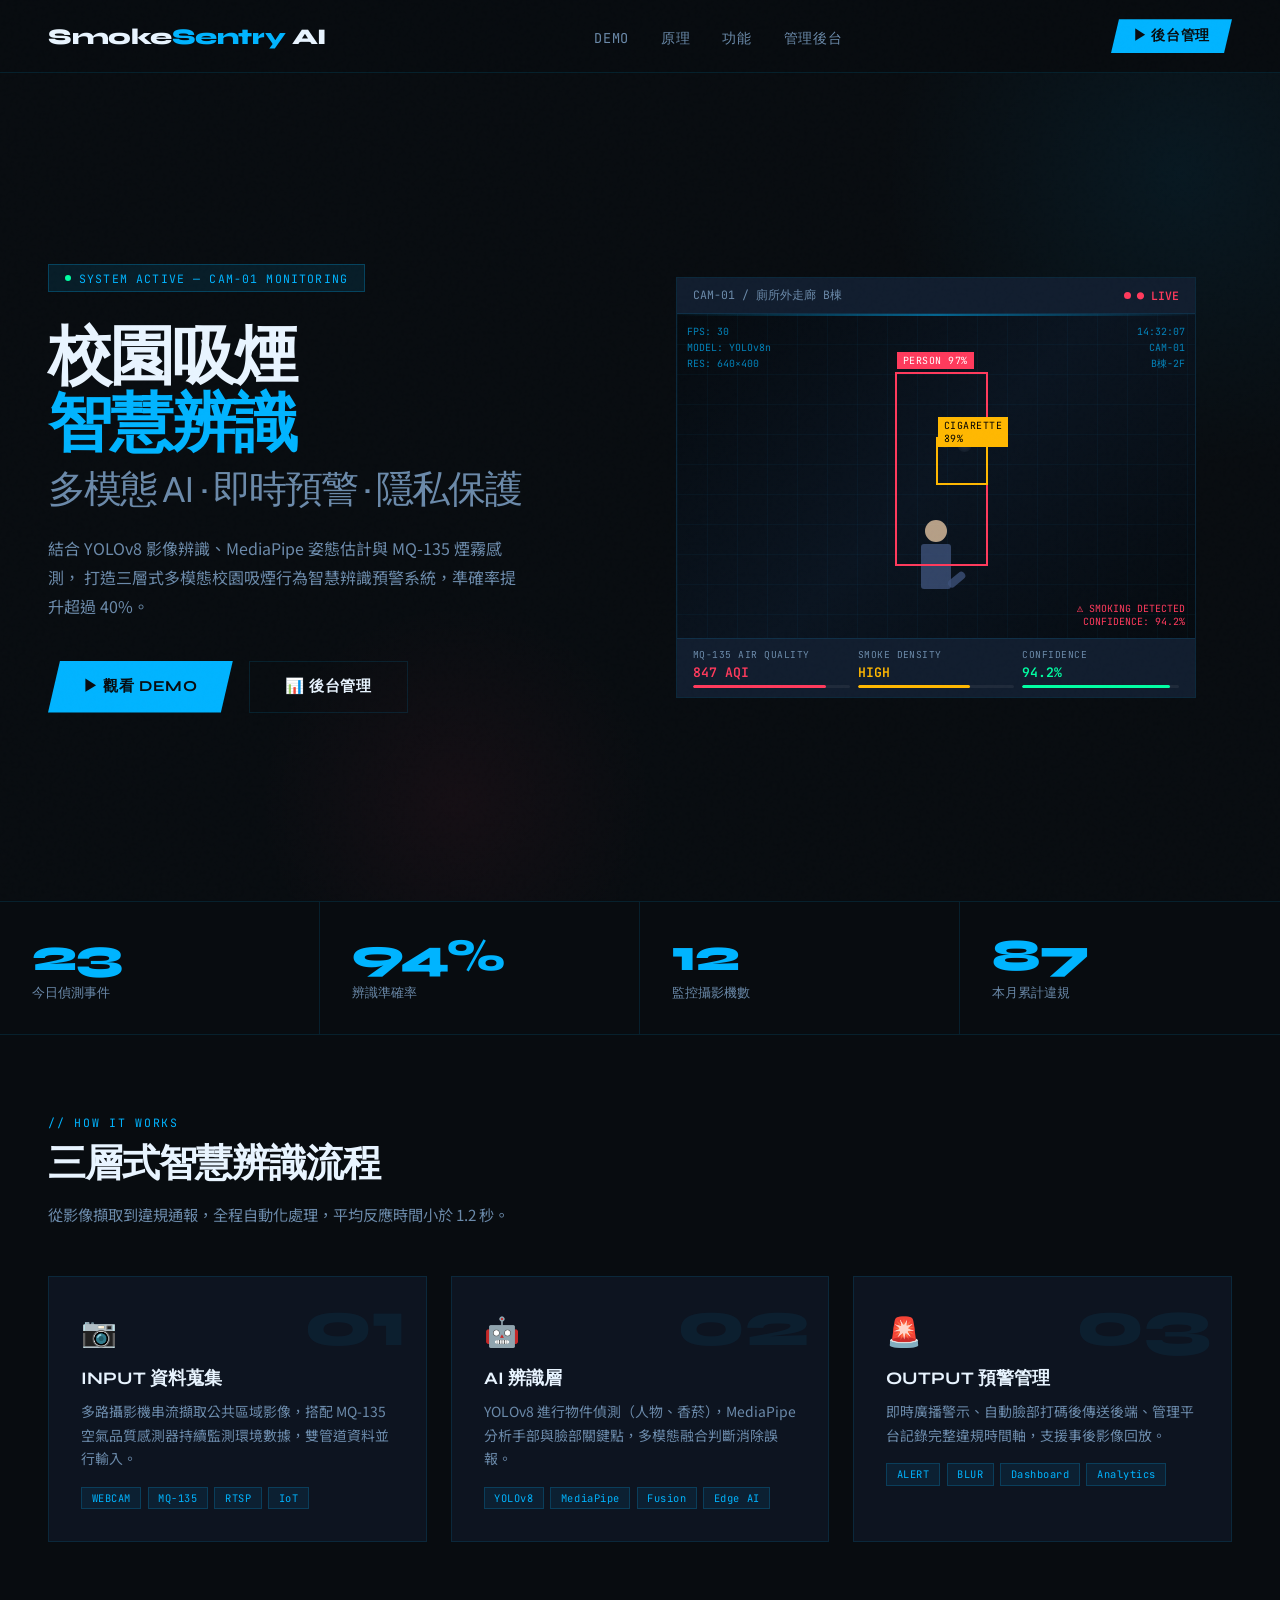
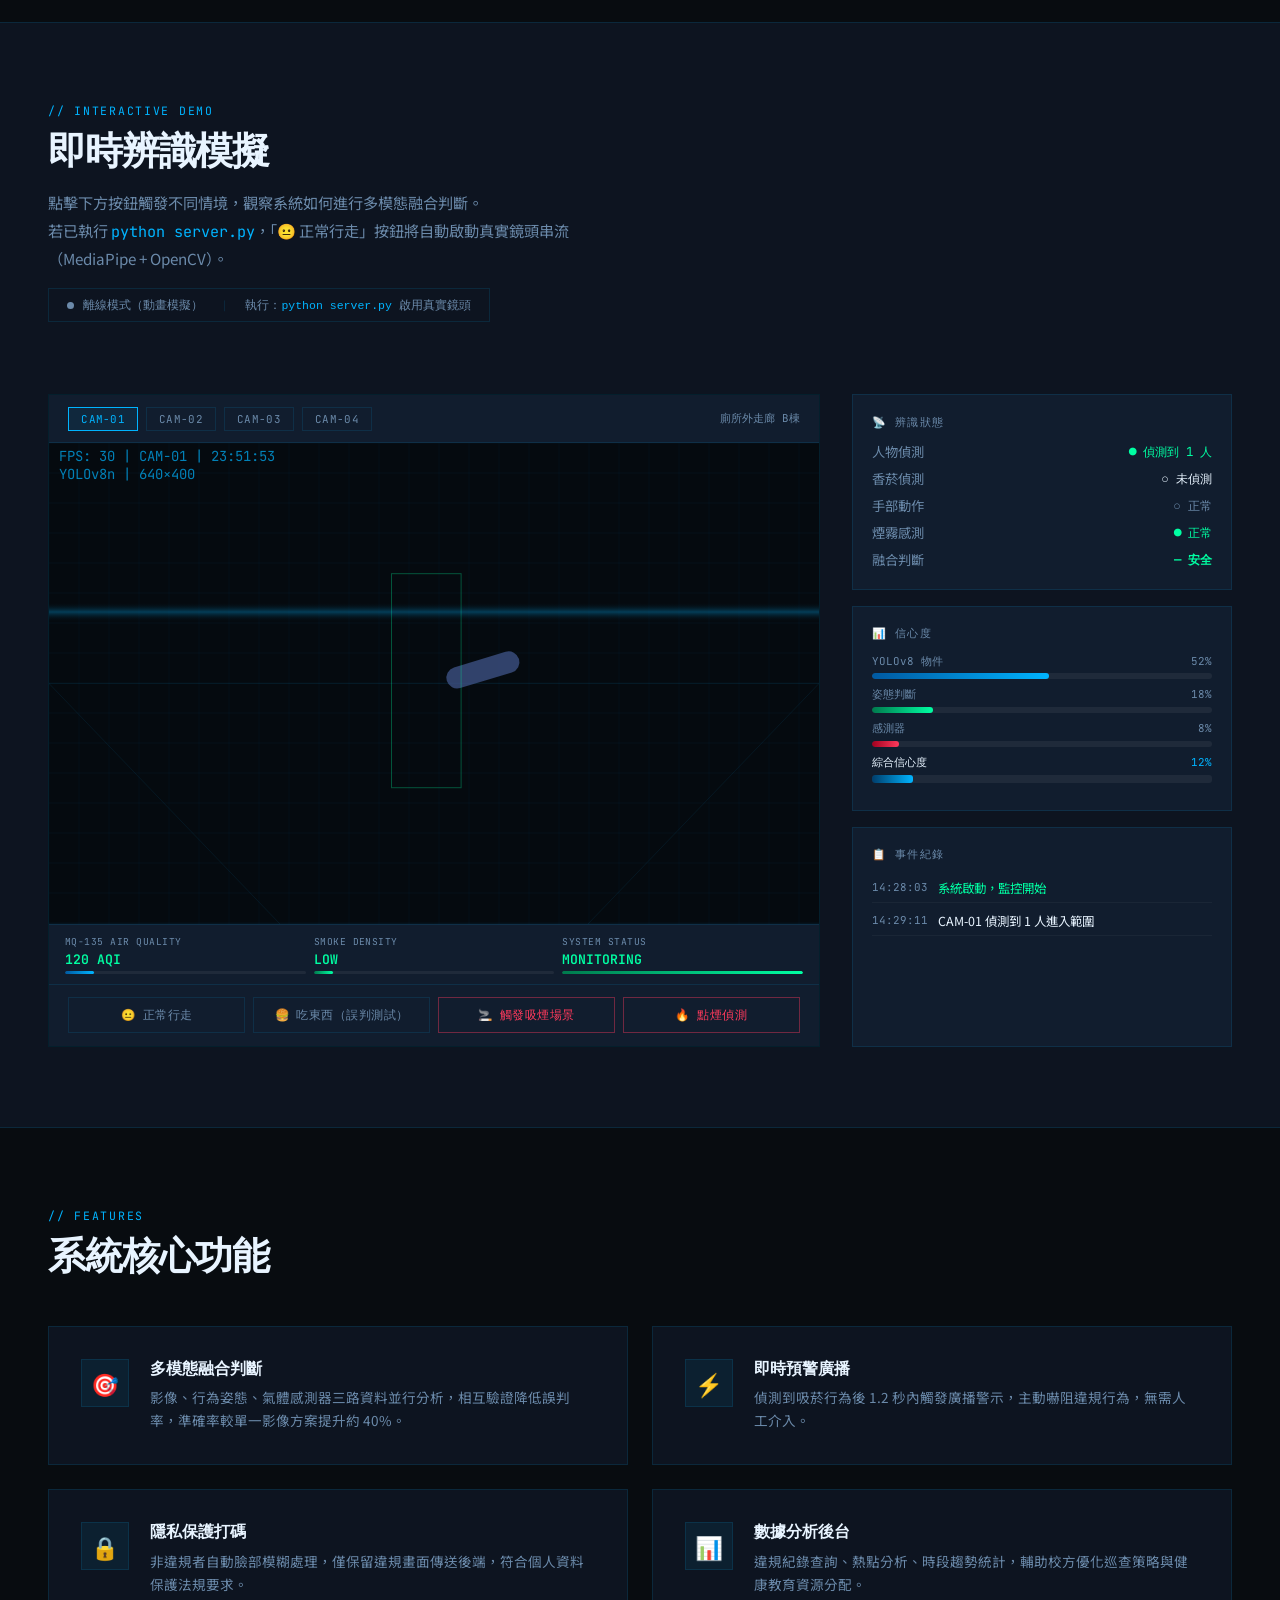
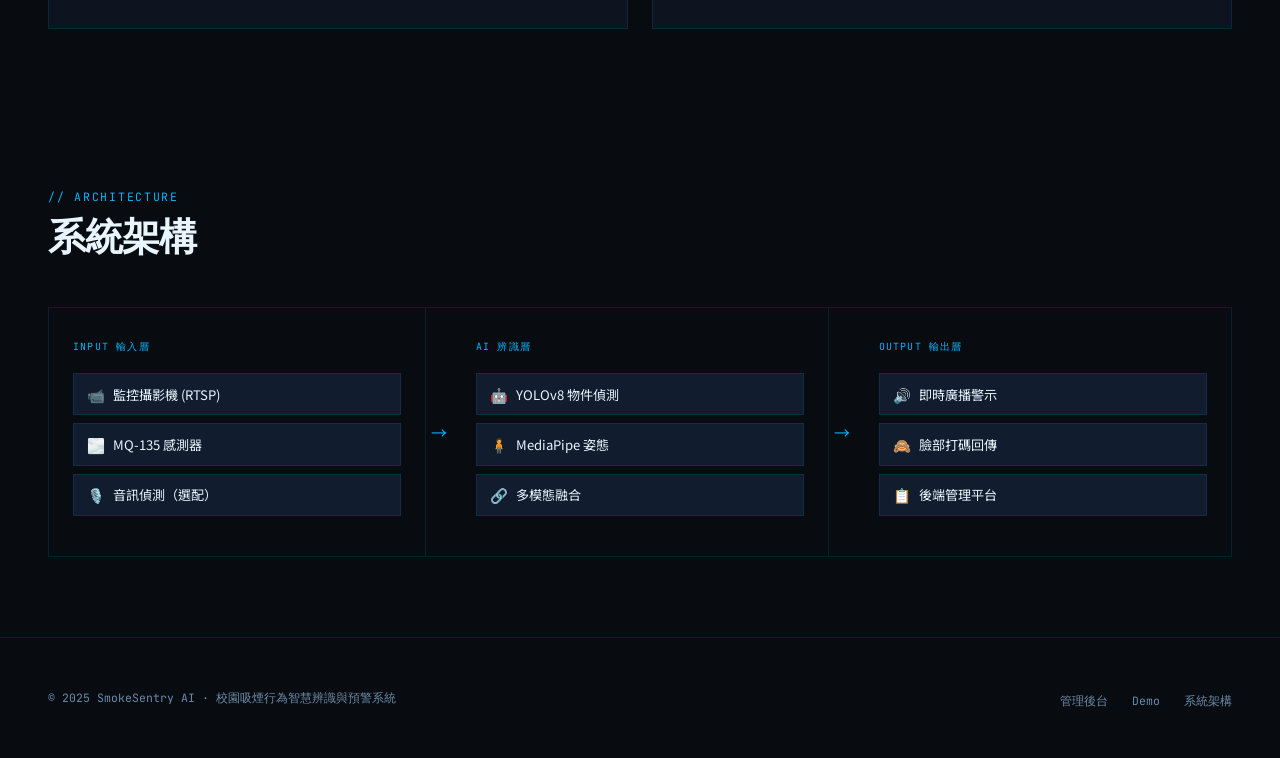
==== commit d570c639: "Add files via upload" ====
--- a/index.html
+++ b/index.html
@@ -1132,7 +1132,15 @@
 <section id="demo">
   <div class="section-tag">// INTERACTIVE DEMO</div>
   <h2 class="section-title">即時辨識模擬</h2>
-  <p class="section-desc">點擊下方按鈕觸發不同情境，觀察系統如何進行多模態融合判斷。</p>
+  <p class="section-desc">點擊下方按鈕觸發不同情境，觀察系統如何進行多模態融合判斷。<br>若已執行 <code style="font-family:var(--font-mono);color:var(--accent)">python server.py</code>，「😐 正常行走」按鈕將自動啟動真實鏡頭串流（MediaPipe + OpenCV）。</p>
+
+  <!-- Server status indicator -->
+  <div style="display:inline-flex;align-items:center;gap:.6rem;margin:1rem 0 1.5rem;background:var(--surface);border:1px solid var(--border);padding:.5rem 1.1rem;font-family:var(--font-mono);font-size:.72rem;">
+    <span id="serverStatusDot" style="width:7px;height:7px;border-radius:50%;background:var(--text-muted);flex-shrink:0;animation:pulse 2s infinite;transition:background .4s"></span>
+    <span id="serverStatusTxt" style="color:var(--text-muted)">檢測 server.py 狀態中…</span>
+    <span style="color:var(--border);padding:0 .5rem">|</span>
+    <span style="color:var(--text-muted)">執行：<code style="color:var(--accent)">python server.py</code> 啟用真實鏡頭</span>
+  </div>
 
   <div class="demo-layout">
     <div>
@@ -1146,9 +1154,14 @@
           </div>
           <span id="camLocation" style="font-family:var(--font-mono);font-size:0.68rem;color:var(--text-muted)">廁所外走廊 B棟</span>
         </div>
-        <div class="demo-view">
-          <canvas id="demoCanvas"></canvas>
-          <div class="demo-overlay">
+        <div class="demo-view" style="position:relative;">
+          <!-- 真實攝影機串流（需執行 server.py）-->
+          <img id="liveStream" src=""
+               style="position:absolute;inset:0;width:100%;height:100%;object-fit:contain;display:none;z-index:1;background:#050a0f;"
+               onerror="handleStreamError()">
+          <!-- Canvas 動畫 fallback -->
+          <canvas id="demoCanvas" style="position:relative;z-index:2;"></canvas>
+          <div class="demo-overlay" style="z-index:3;">
             <div class="alert-popup" id="alertPopup">⚠ 吸菸行為已偵測！廣播警示中...</div>
           </div>
         </div>
@@ -1177,10 +1190,10 @@
         </div>
         <div style="padding:0.8rem 1.2rem;background:var(--surface2);border-top:1px solid var(--border)">
           <div class="demo-controls">
-            <button class="ctrl-btn" onclick="triggerScenario('normal')">😐 正常行走</button>
-            <button class="ctrl-btn" onclick="triggerScenario('eating')">🍔 吃東西（誤判測試）</button>
-            <button class="ctrl-btn trigger-smoke" onclick="triggerScenario('smoking')">🚬 觸發吸煙場景</button>
-            <button class="ctrl-btn trigger-smoke" onclick="triggerScenario('lighting')">🔥 點煙偵測</button>
+            <button class="ctrl-btn" id="btn-normal" onclick="triggerScenario('normal'); launchDemo()">😐 正常行走</button>
+            <button class="ctrl-btn" onclick="triggerScenario('eating'); setDemoMode('eating')">🍔 吃東西（誤判測試）</button>
+            <button class="ctrl-btn trigger-smoke" onclick="triggerScenario('smoking'); setDemoMode('smoking')">🚬 觸發吸煙場景</button>
+            <button class="ctrl-btn trigger-smoke" onclick="triggerScenario('lighting'); setDemoMode('lighting')">🔥 點煙偵測</button>
           </div>
         </div>
       </div>
@@ -1668,6 +1681,102 @@
   entries.forEach(e => { if (e.isIntersecting) e.target.classList.add('visible'); });
 }, { threshold: 0.15 });
 document.querySelectorAll('.fade-in').forEach(el => observer.observe(el));
+
+// =====================================================
+// 真實攝影機串流整合（需執行 python server.py）
+// =====================================================
+const SERVER_URL = 'http://localhost:5000';
+let streamActive = false;
+
+async function launchDemo() {
+  const btn = document.getElementById('btn-normal');
+  const orig = btn ? btn.textContent : '';
+  if (btn) { btn.disabled = true; btn.textContent = '⏳ 啟動中...'; }
+  try {
+    const res = await fetch(`${SERVER_URL}/api/launch-demo`, {
+      method: 'POST', headers: { 'Content-Type': 'application/json' }
+    });
+    const data = await res.json();
+    if (data.success) {
+      const liveImg = document.getElementById('liveStream');
+      const canvas  = document.getElementById('demoCanvas');
+      liveImg.src = `${SERVER_URL}/video_feed?t=${Date.now()}`;
+      liveImg.style.display = 'block';
+      canvas.style.display  = 'none';
+      streamActive = true;
+      await setDemoMode('normal');
+      addLog('🎥 真實攝影機串流已啟動 (MediaPipe + OpenCV)', 'safe');
+      if (btn) { btn.textContent = '✅ 攝影機啟動中'; }
+      setTimeout(() => { if (btn) { btn.textContent = orig; btn.disabled = false; } }, 3000);
+    } else {
+      addLog('❌ 啟動失敗：' + (data.message || '未知錯誤'), 'danger');
+      if (btn) { btn.textContent = orig; btn.disabled = false; }
+    }
+  } catch (err) {
+    // Server not running — fall back to canvas animation gracefully
+    addLog('⚠ server.py 未執行，使用動畫模擬模式（執行 python server.py 可啟用真實鏡頭）', 'warn');
+    if (btn) { btn.textContent = orig; btn.disabled = false; }
+  }
+}
+
+async function setDemoMode(mode) {
+  if (!streamActive) {
+    // No live stream — just show canvas animation
+    const liveImg = document.getElementById('liveStream');
+    const canvas  = document.getElementById('demoCanvas');
+    if (liveImg) liveImg.style.display = 'none';
+    if (canvas)  canvas.style.display  = 'block';
+  }
+  try {
+    await fetch(`${SERVER_URL}/api/set-state`, {
+      method: 'POST',
+      headers: { 'Content-Type': 'application/json' },
+      body: JSON.stringify({ mode })
+    });
+    if (streamActive) {
+      const labels = { normal:'🔵 Auto 模式', eating:'🍔 Eating 模式', smoking:'🚬 Smoke 模擬', lighting:'🔥 Ignition 模擬' };
+      addLog(labels[mode] || mode, (mode==='smoking'||mode==='lighting')?'danger':'');
+    }
+  } catch(e) { /* server offline — silent */ }
+}
+
+function handleStreamError() {
+  // Stream died or server went offline
+  streamActive = false;
+  const liveImg = document.getElementById('liveStream');
+  const canvas  = document.getElementById('demoCanvas');
+  if (liveImg) liveImg.style.display = 'none';
+  if (canvas)  canvas.style.display  = 'block';
+  addLog('⚠ 串流中斷，已切換回動畫模式', 'warn');
+}
+
+// ── 定期確認 server 狀態 ──
+async function pollServerStatus() {
+  try {
+    const res = await fetch(`${SERVER_URL}/api/status`);
+    const data = await res.json();
+    const dot = document.getElementById('serverStatusDot');
+    const txt = document.getElementById('serverStatusTxt');
+    if (dot && txt) {
+      if (data.running) {
+        dot.style.background = 'var(--safe)';
+        txt.textContent = 'server.py 運行中 (MediaPipe)';
+        txt.style.color = 'var(--safe)';
+      } else {
+        dot.style.background = 'var(--warn)';
+        txt.textContent = 'server.py 已連線（攝影機未啟動）';
+        txt.style.color = 'var(--warn)';
+      }
+    }
+  } catch {
+    const dot = document.getElementById('serverStatusDot');
+    const txt = document.getElementById('serverStatusTxt');
+    if (dot) dot.style.background = 'var(--text-muted)';
+    if (txt) { txt.textContent = '離線模式（動畫模擬）'; txt.style.color = 'var(--text-muted)'; }
+  }
+}
+setInterval(pollServerStatus, 4000);
+pollServerStatus();
 </script>
 </body>
 </html>
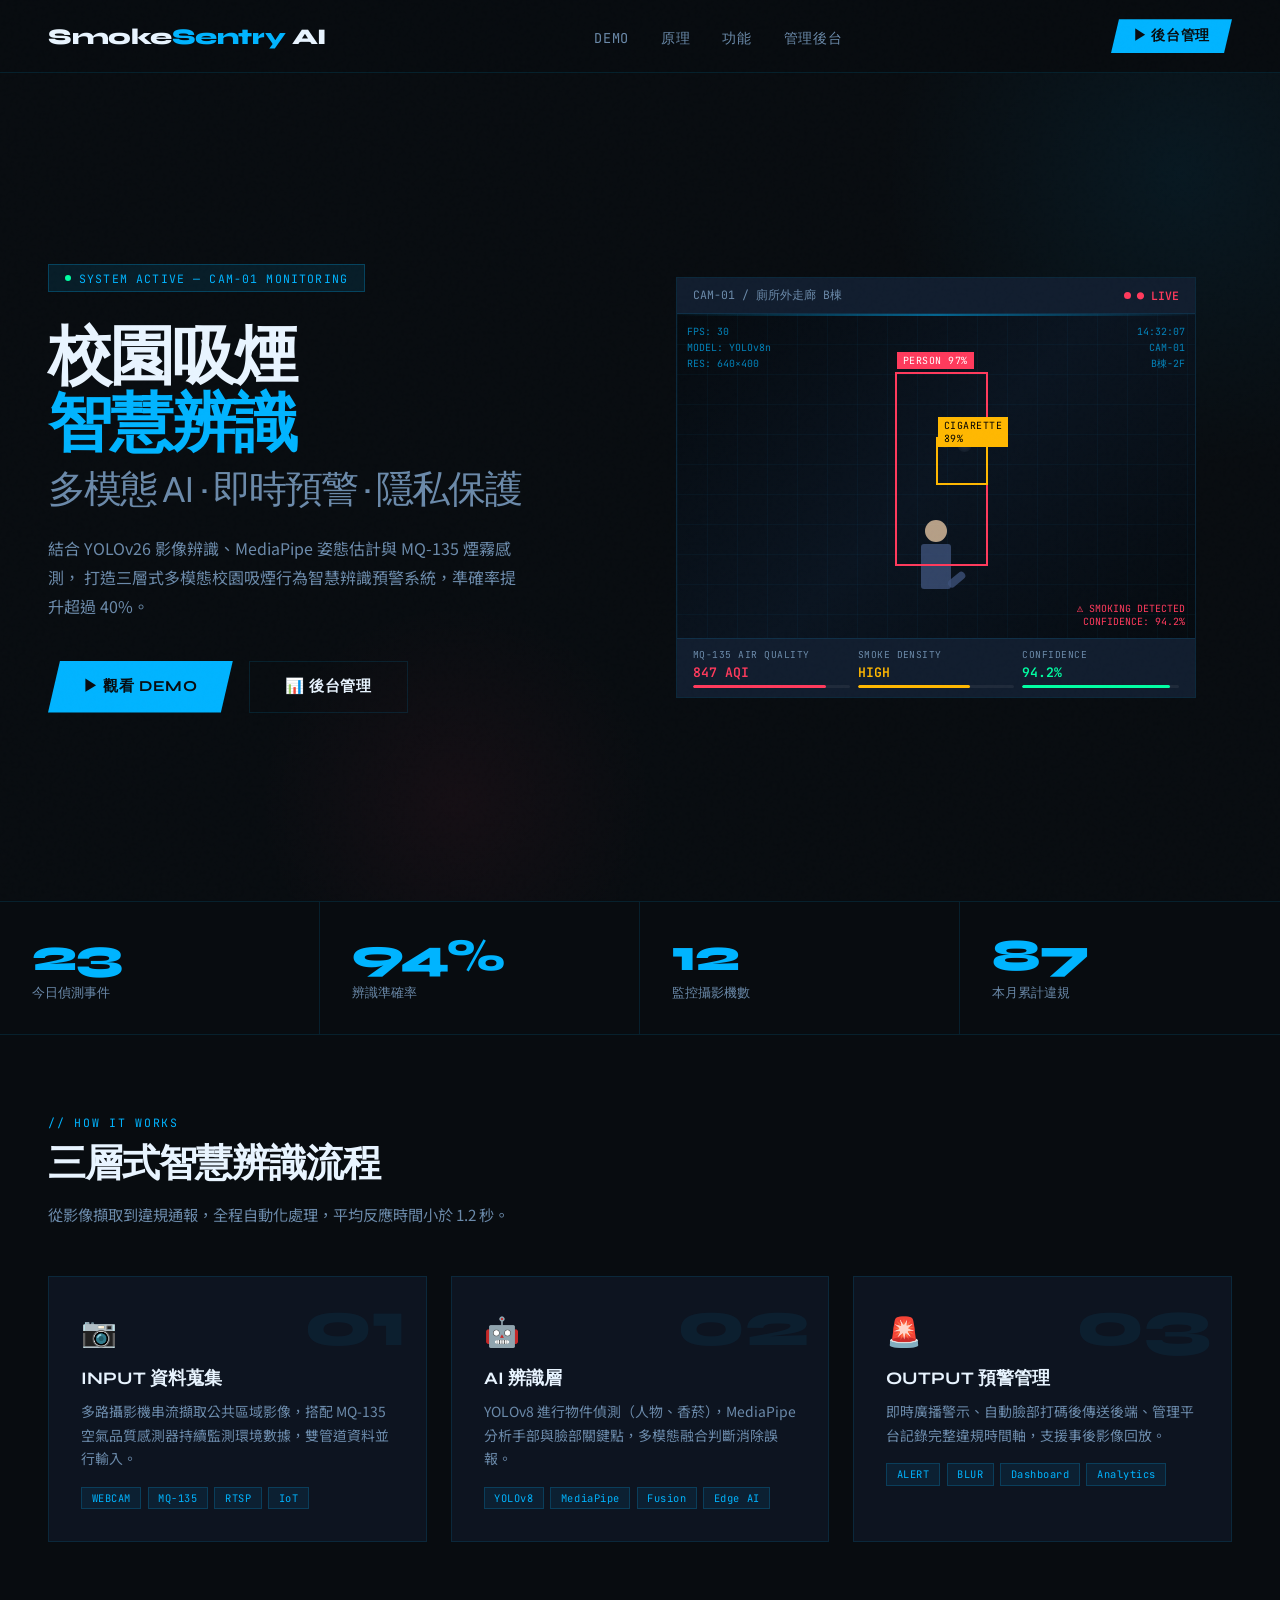
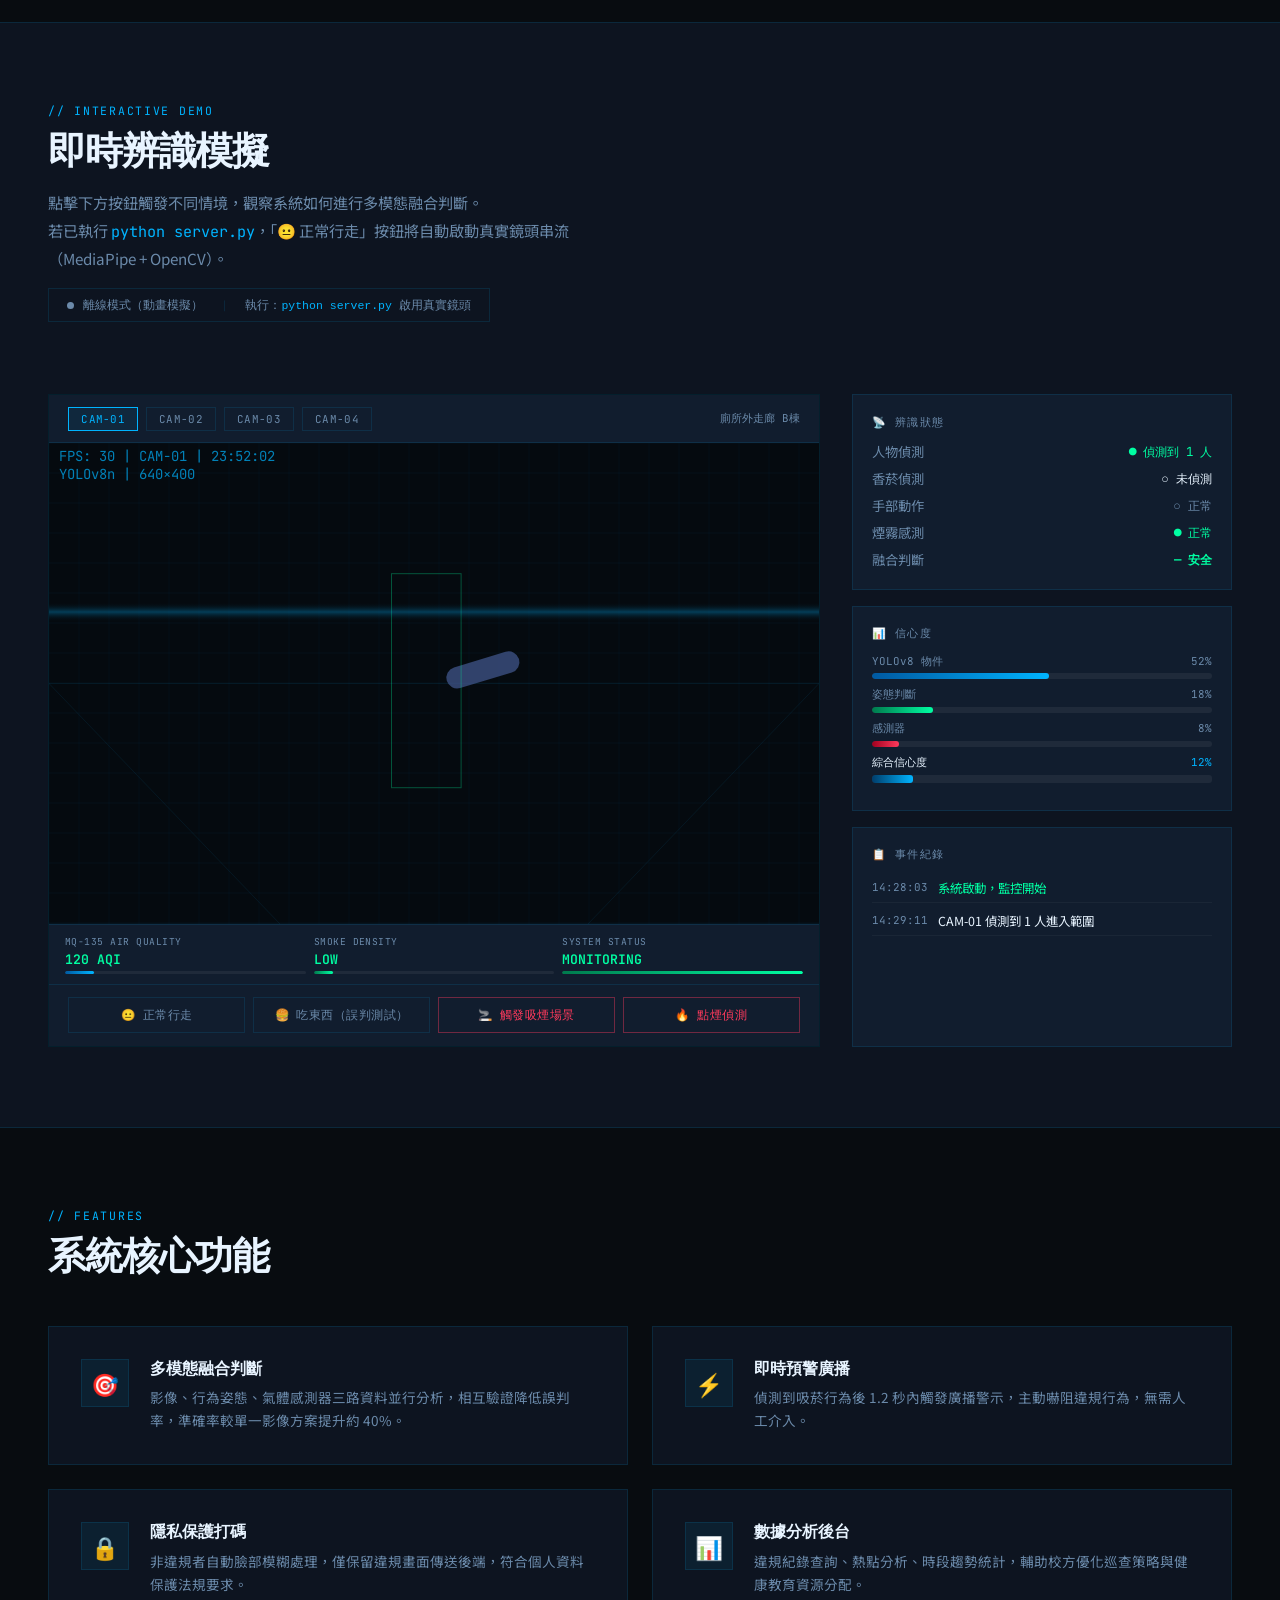
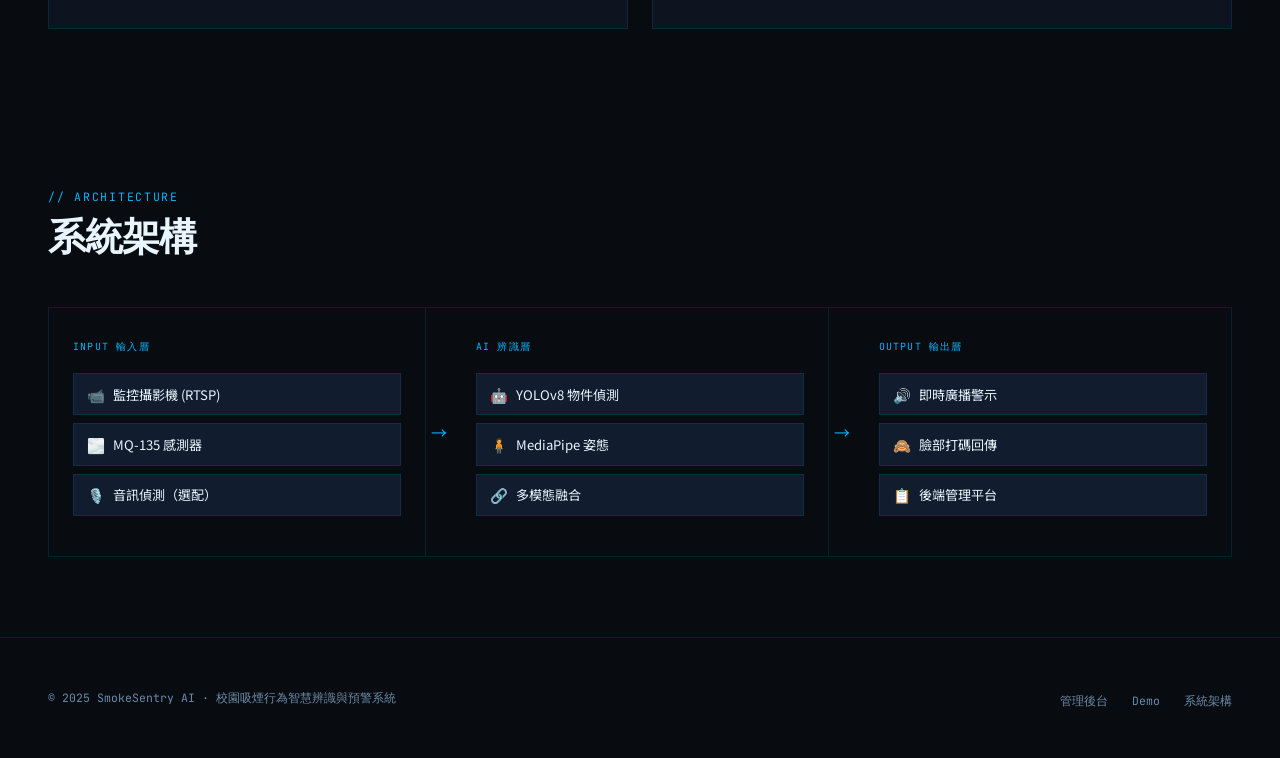
==== commit 7e7415b6: "Update index.html" ====
--- a/index.html
+++ b/index.html
@@ -965,7 +965,7 @@
       <span class="line3">多模態 AI · 即時預警 · 隱私保護</span>
     </h1>
     <p class="hero-desc">
-      結合 YOLOv8 影像辨識、MediaPipe 姿態估計與 MQ-135 煙霧感測，
+      結合 YOLOv26 影像辨識、MediaPipe 姿態估計與 MQ-135 煙霧感測，
       打造三層式多模態校園吸煙行為智慧辨識預警系統，準確率提升超過 40%。
     </p>
     <div class="hero-cta">
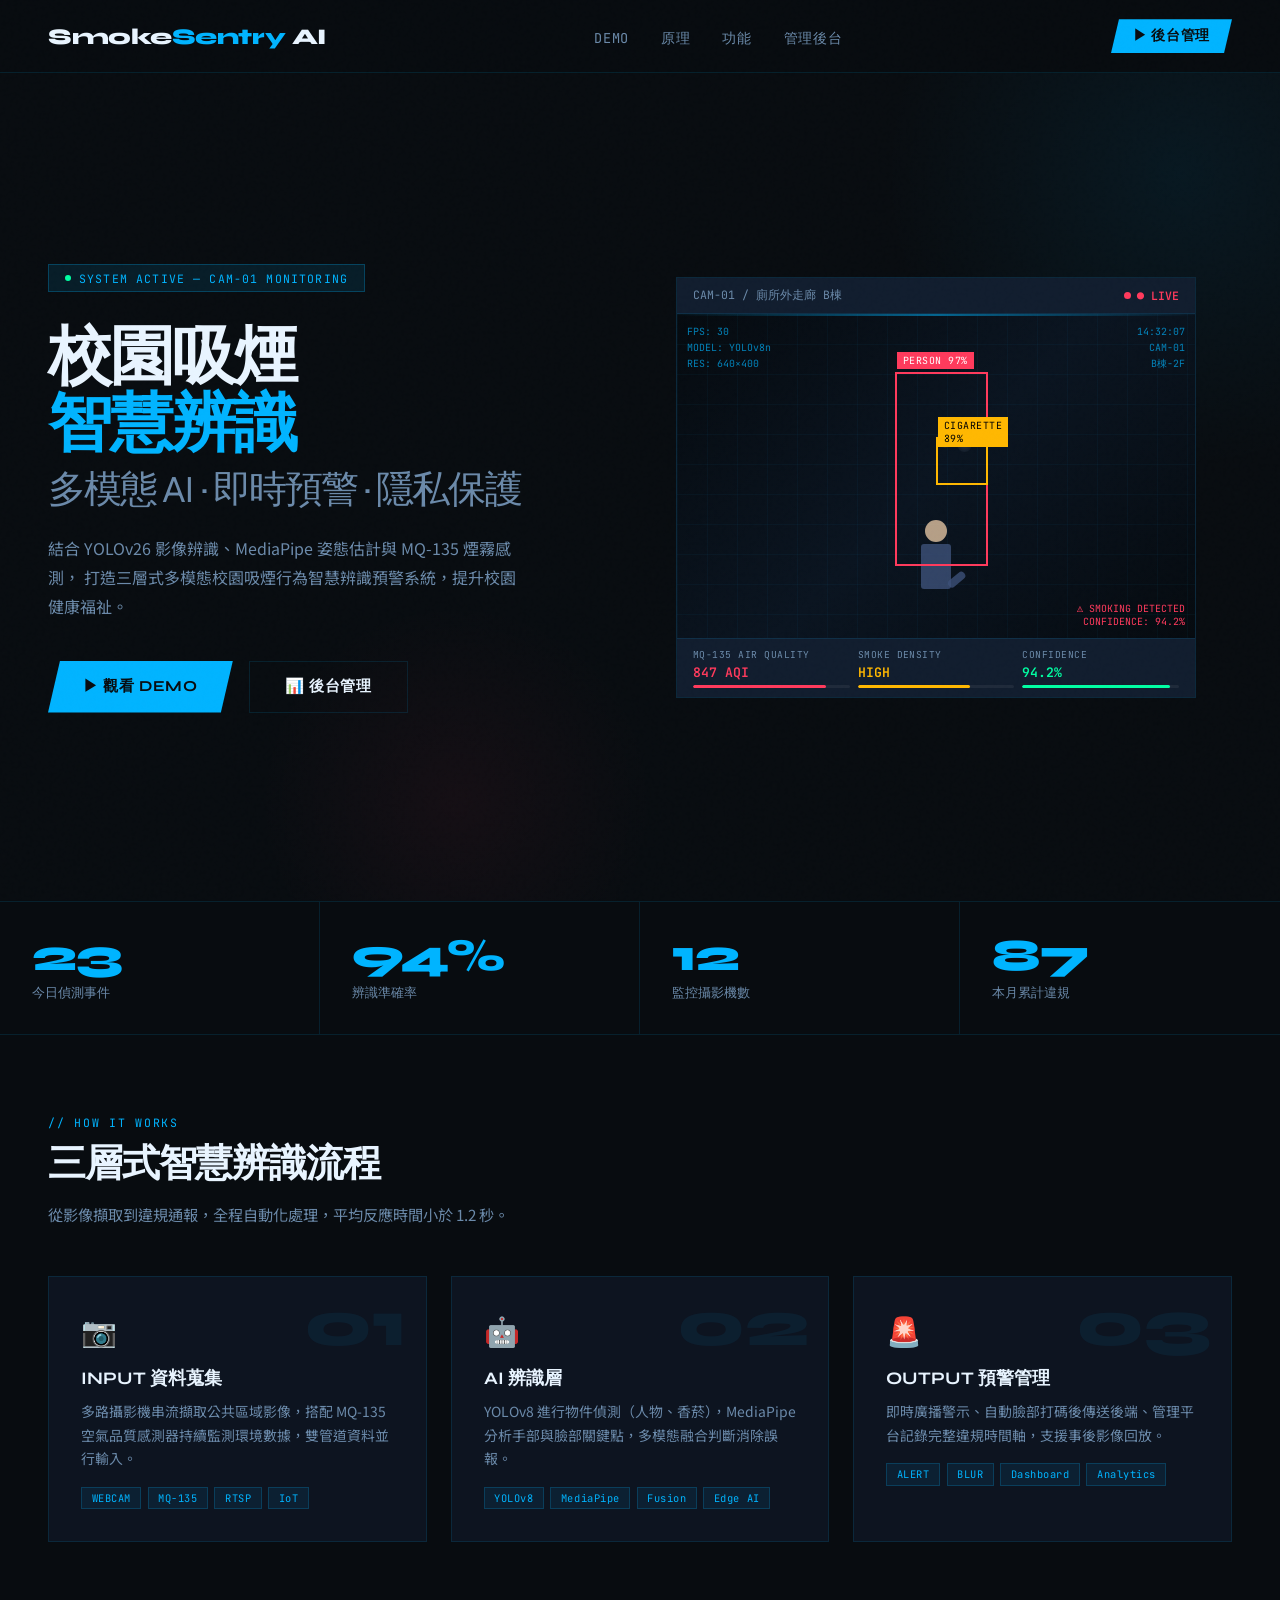
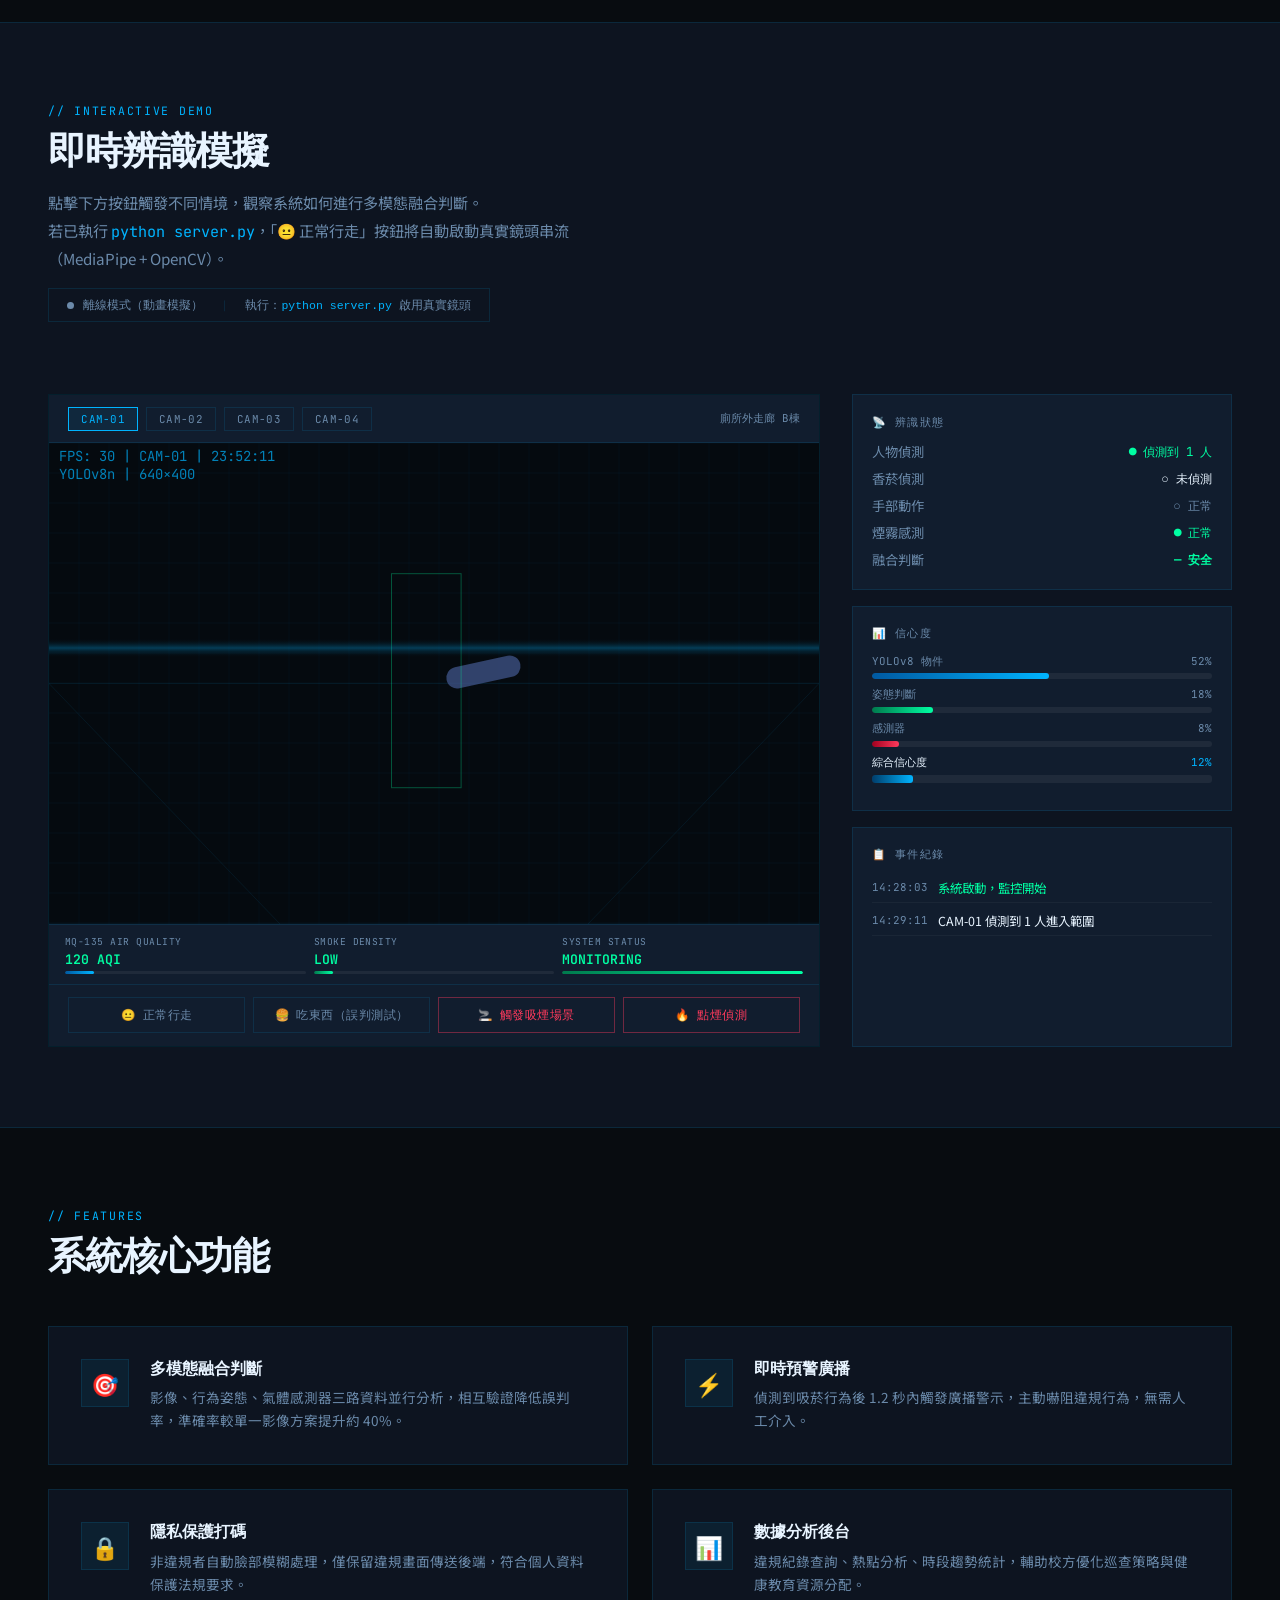
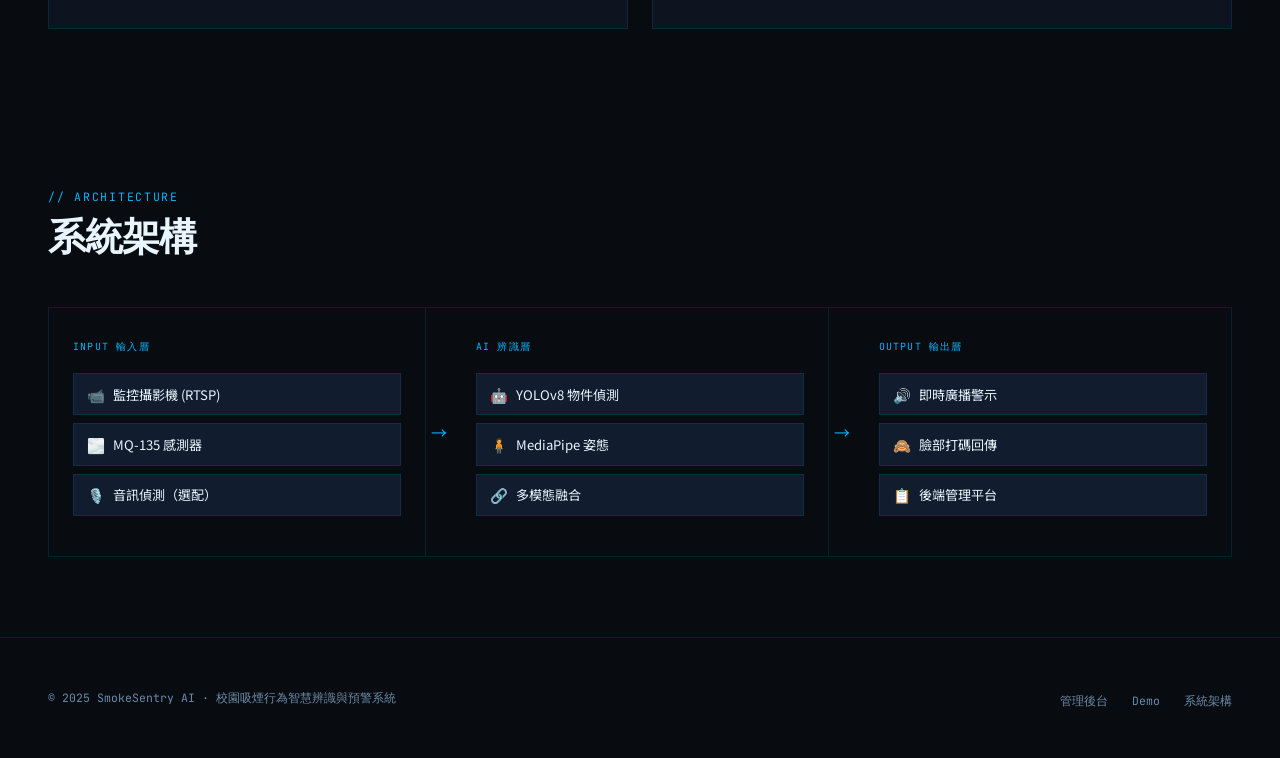
==== commit 5b913b7d: "Update index.html" ====
--- a/index.html
+++ b/index.html
@@ -966,7 +966,7 @@
     </h1>
     <p class="hero-desc">
       結合 YOLOv26 影像辨識、MediaPipe 姿態估計與 MQ-135 煙霧感測，
-      打造三層式多模態校園吸煙行為智慧辨識預警系統，準確率提升超過 40%。
+      打造三層式多模態校園吸煙行為智慧辨識預警系統，提升校園健康福祉。
     </p>
     <div class="hero-cta">
       <a href="#demo" class="btn-primary">▶ 觀看 DEMO</a>
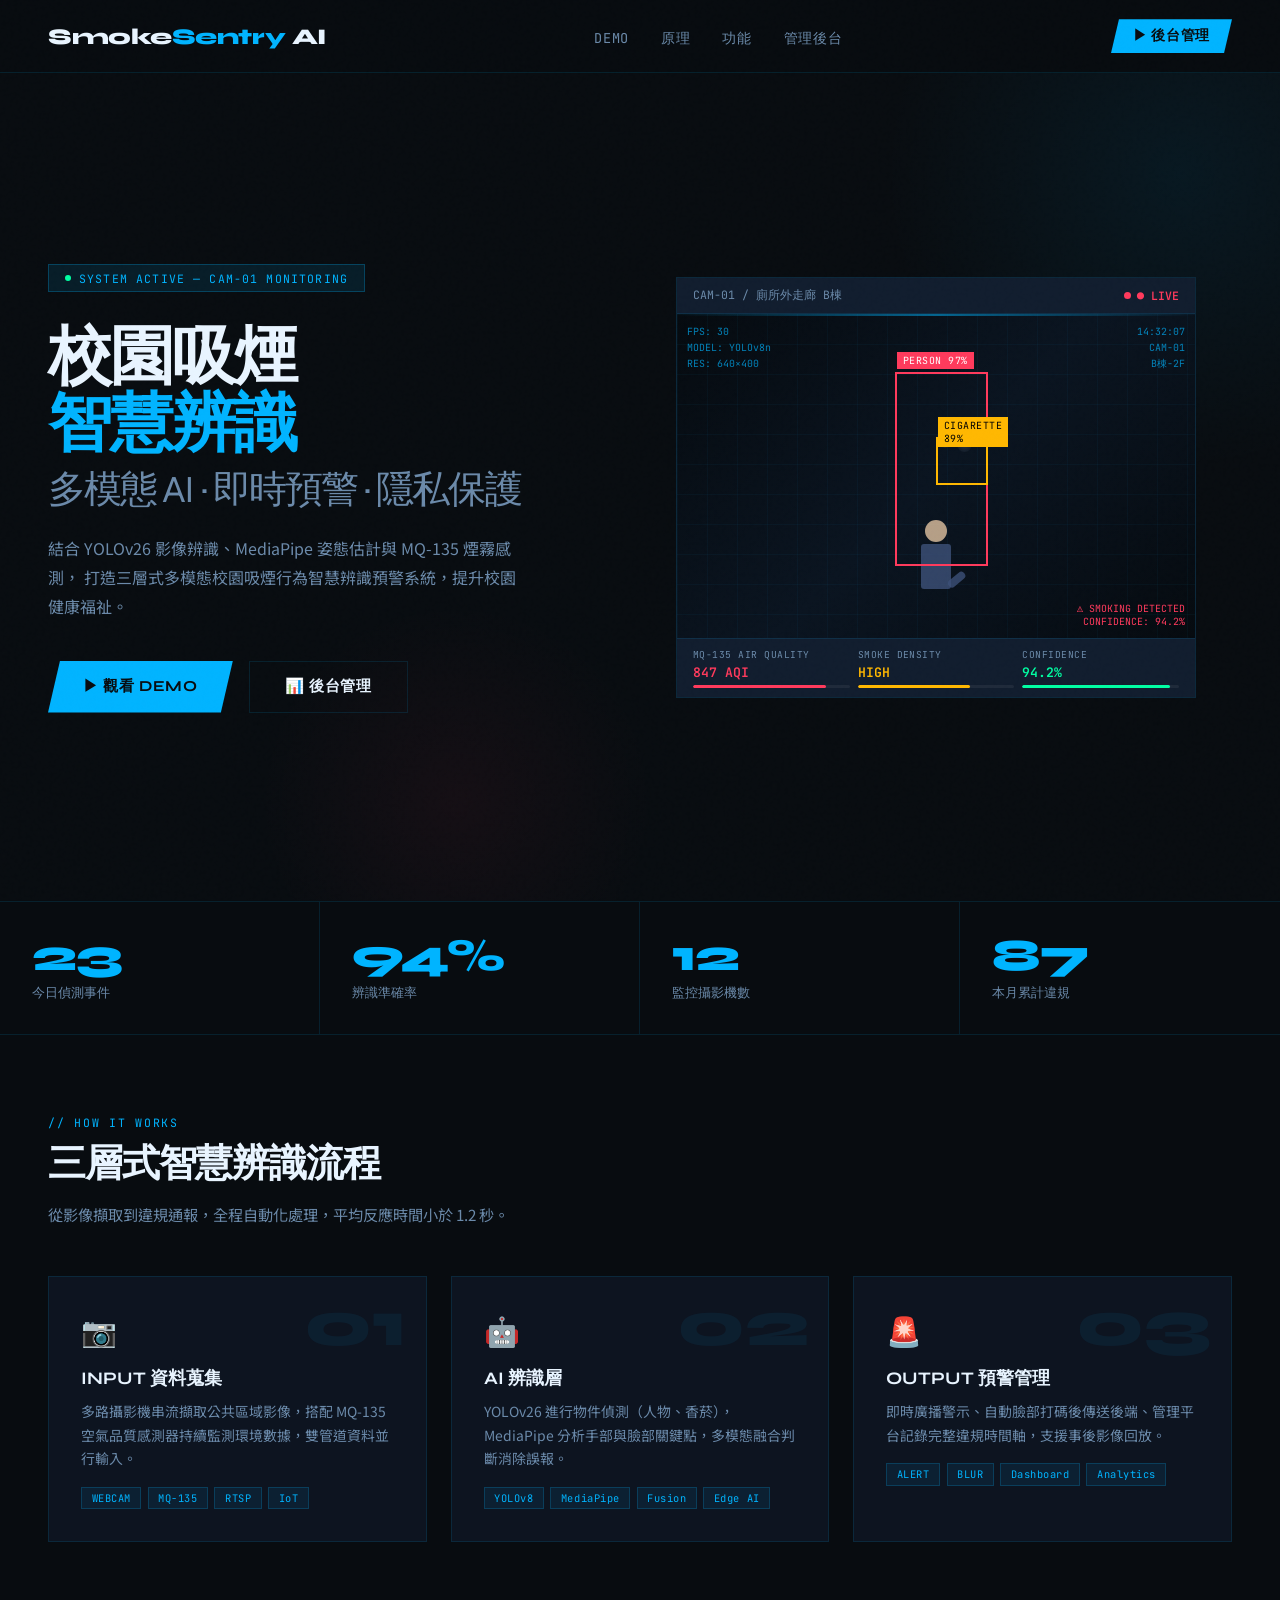
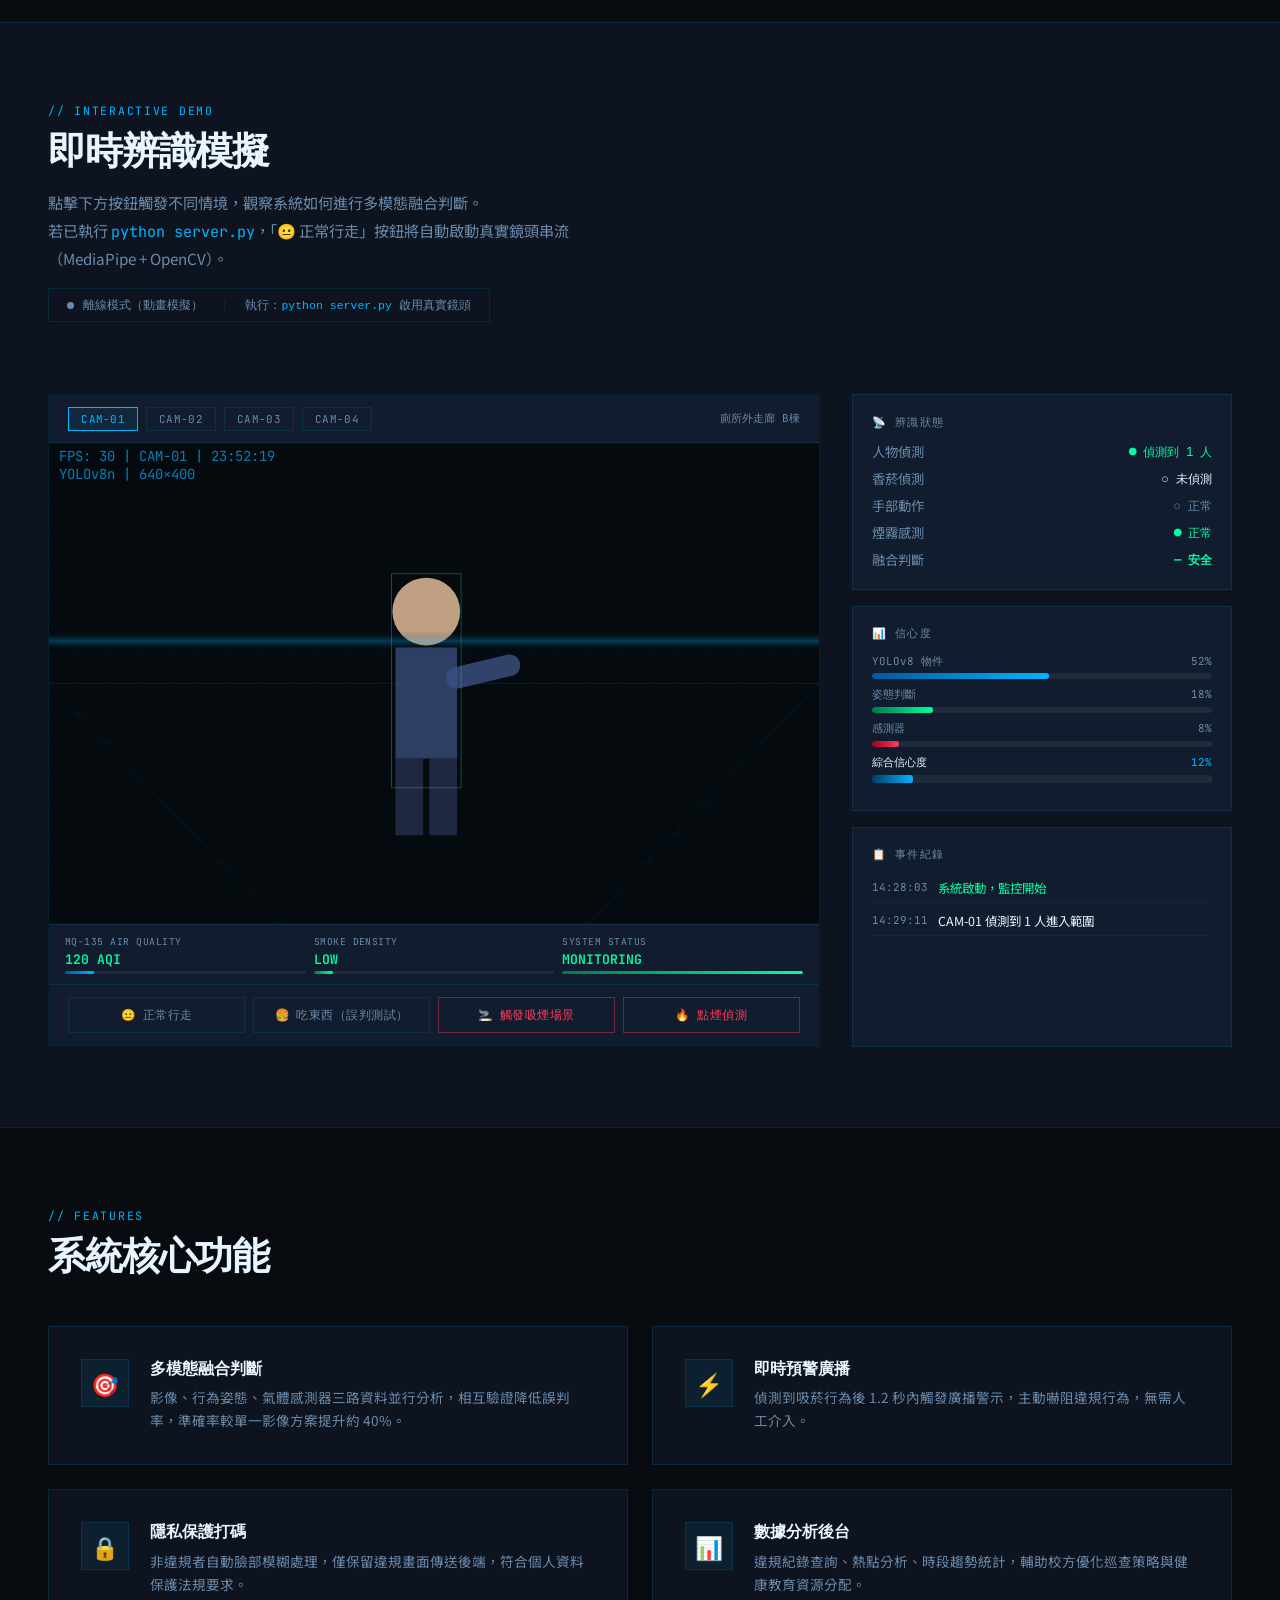
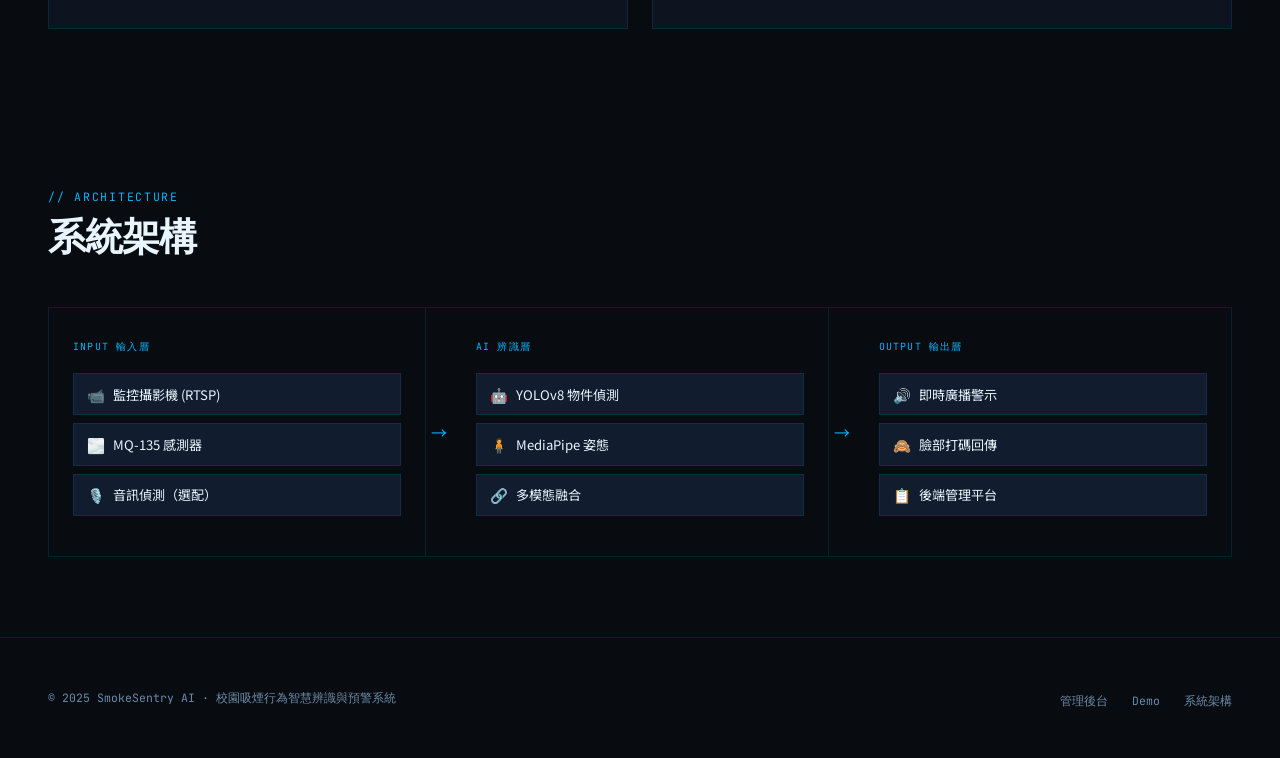
==== commit 89f738b4: "Update index.html" ====
--- a/index.html
+++ b/index.html
@@ -1104,7 +1104,7 @@
       <div class="flow-num">02</div>
       <div class="flow-icon">🤖</div>
       <div class="flow-title">AI 辨識層</div>
-      <div class="flow-desc">YOLOv8 進行物件偵測（人物、香菸），MediaPipe 分析手部與臉部關鍵點，多模態融合判斷消除誤報。</div>
+      <div class="flow-desc">YOLOv26 進行物件偵測（人物、香菸），MediaPipe 分析手部與臉部關鍵點，多模態融合判斷消除誤報。</div>
       <div class="flow-tags">
         <span class="tag">YOLOv8</span>
         <span class="tag">MediaPipe</span>
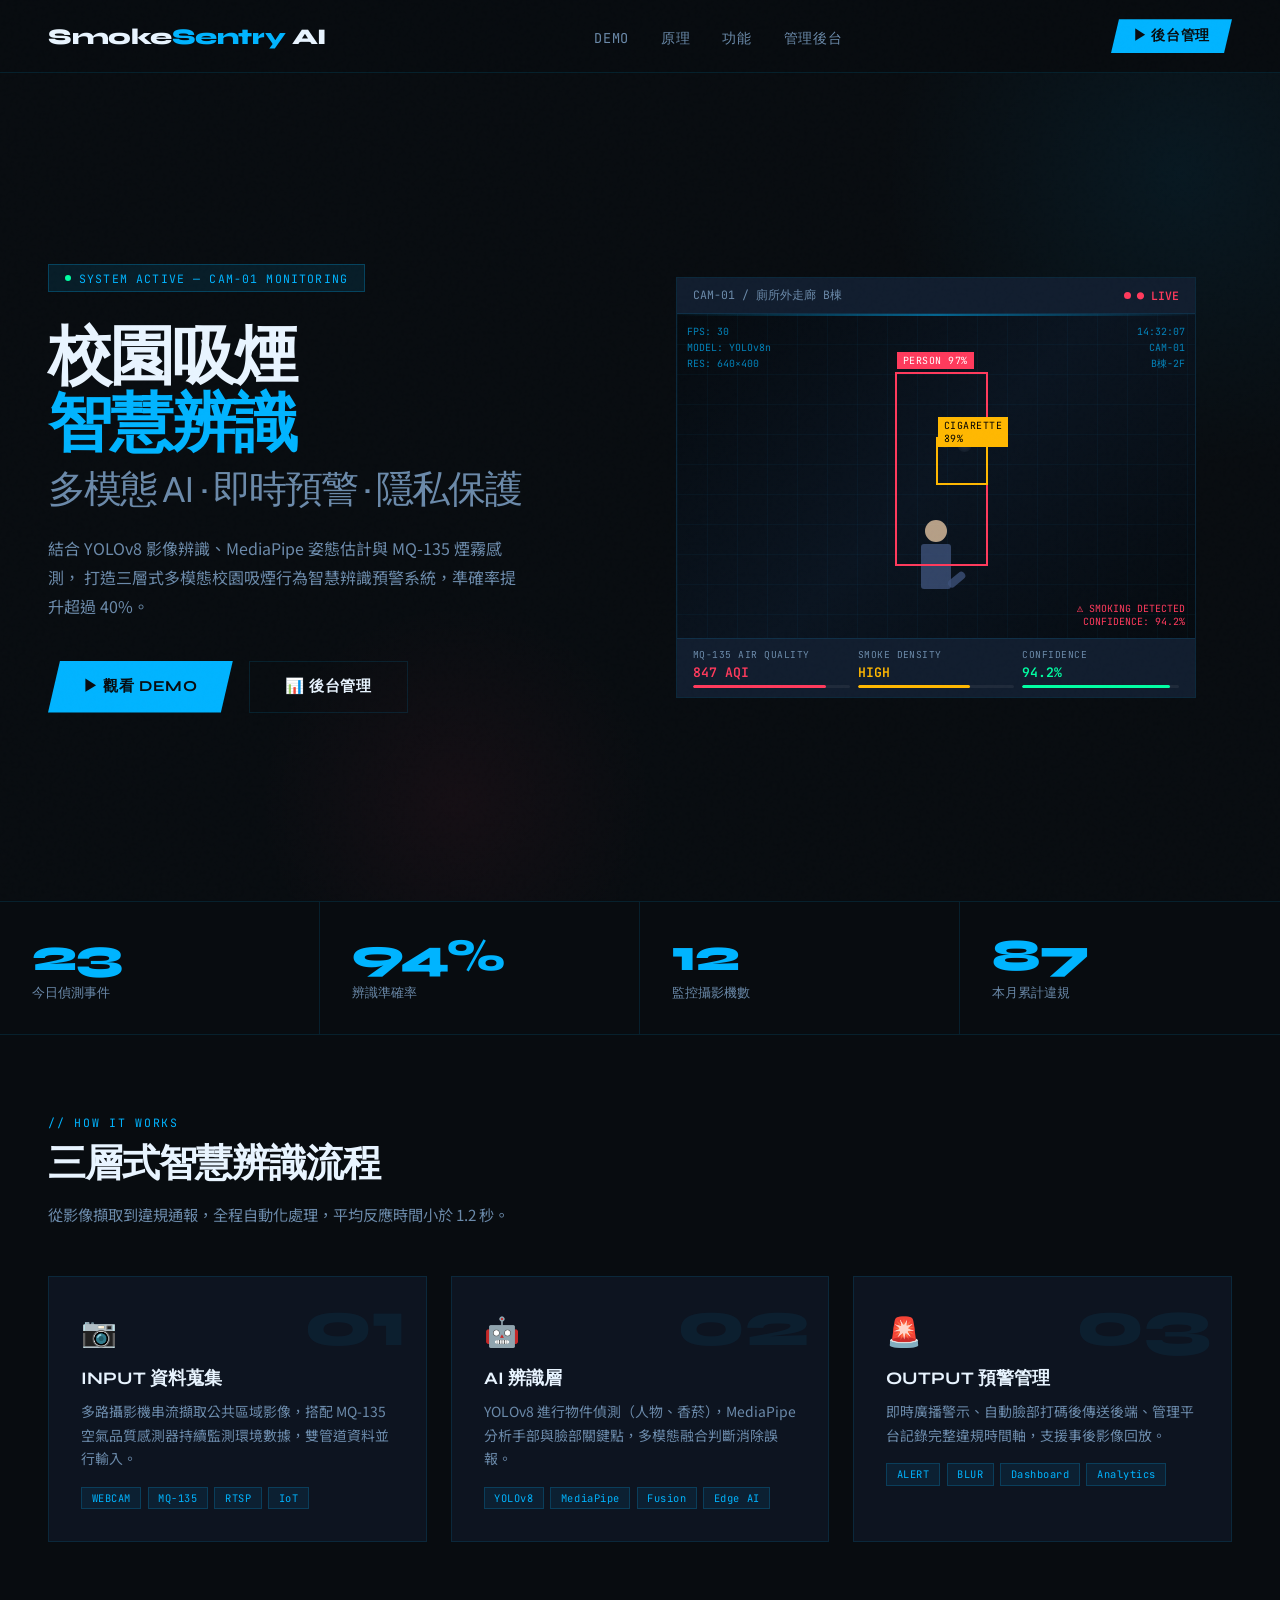
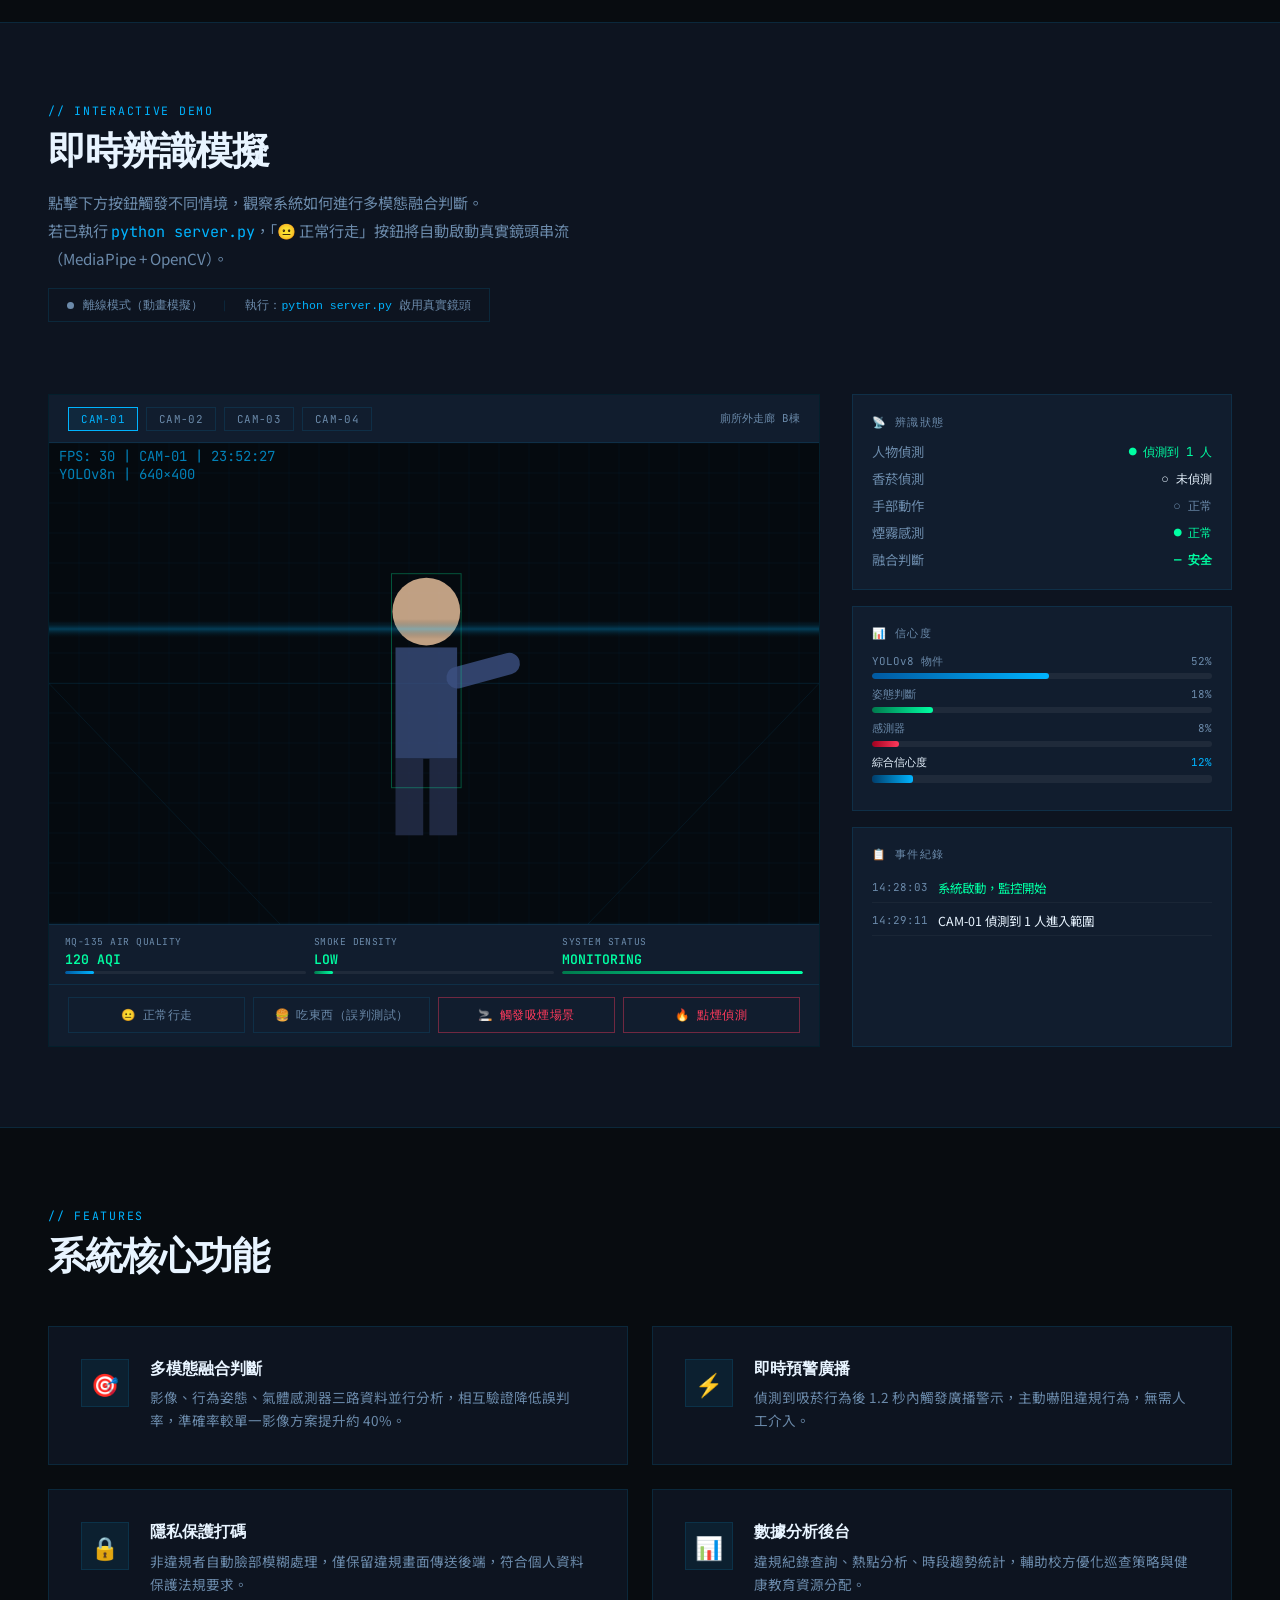
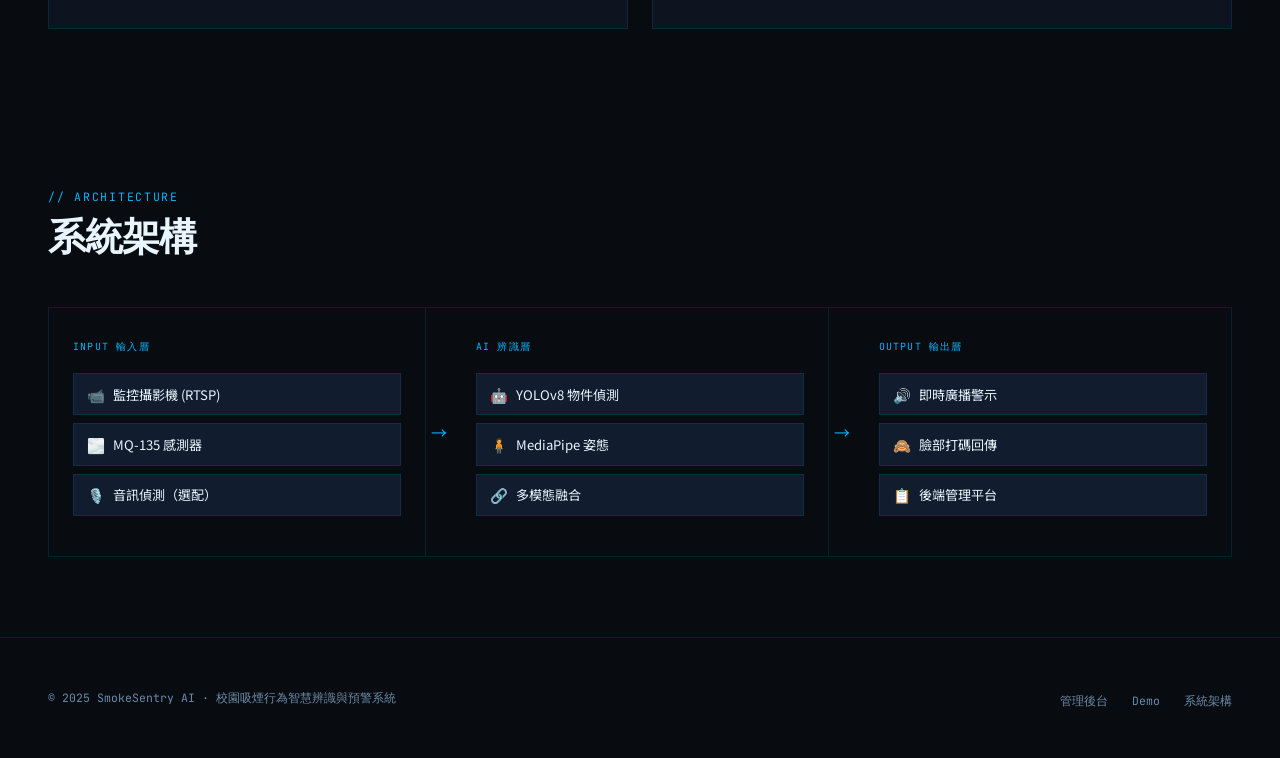
==== commit 1d7ee7ad: "Add files via upload" ====
--- a/index.html
+++ b/index.html
@@ -965,8 +965,8 @@
       <span class="line3">多模態 AI · 即時預警 · 隱私保護</span>
     </h1>
     <p class="hero-desc">
-      結合 YOLOv26 影像辨識、MediaPipe 姿態估計與 MQ-135 煙霧感測，
-      打造三層式多模態校園吸煙行為智慧辨識預警系統，提升校園健康福祉。
+      結合 YOLOv8 影像辨識、MediaPipe 姿態估計與 MQ-135 煙霧感測，
+      打造三層式多模態校園吸煙行為智慧辨識預警系統，準確率提升超過 40%。
     </p>
     <div class="hero-cta">
       <a href="#demo" class="btn-primary">▶ 觀看 DEMO</a>
@@ -1104,7 +1104,7 @@
       <div class="flow-num">02</div>
       <div class="flow-icon">🤖</div>
       <div class="flow-title">AI 辨識層</div>
-      <div class="flow-desc">YOLOv26 進行物件偵測（人物、香菸），MediaPipe 分析手部與臉部關鍵點，多模態融合判斷消除誤報。</div>
+      <div class="flow-desc">YOLOv8 進行物件偵測（人物、香菸），MediaPipe 分析手部與臉部關鍵點，多模態融合判斷消除誤報。</div>
       <div class="flow-tags">
         <span class="tag">YOLOv8</span>
         <span class="tag">MediaPipe</span>
